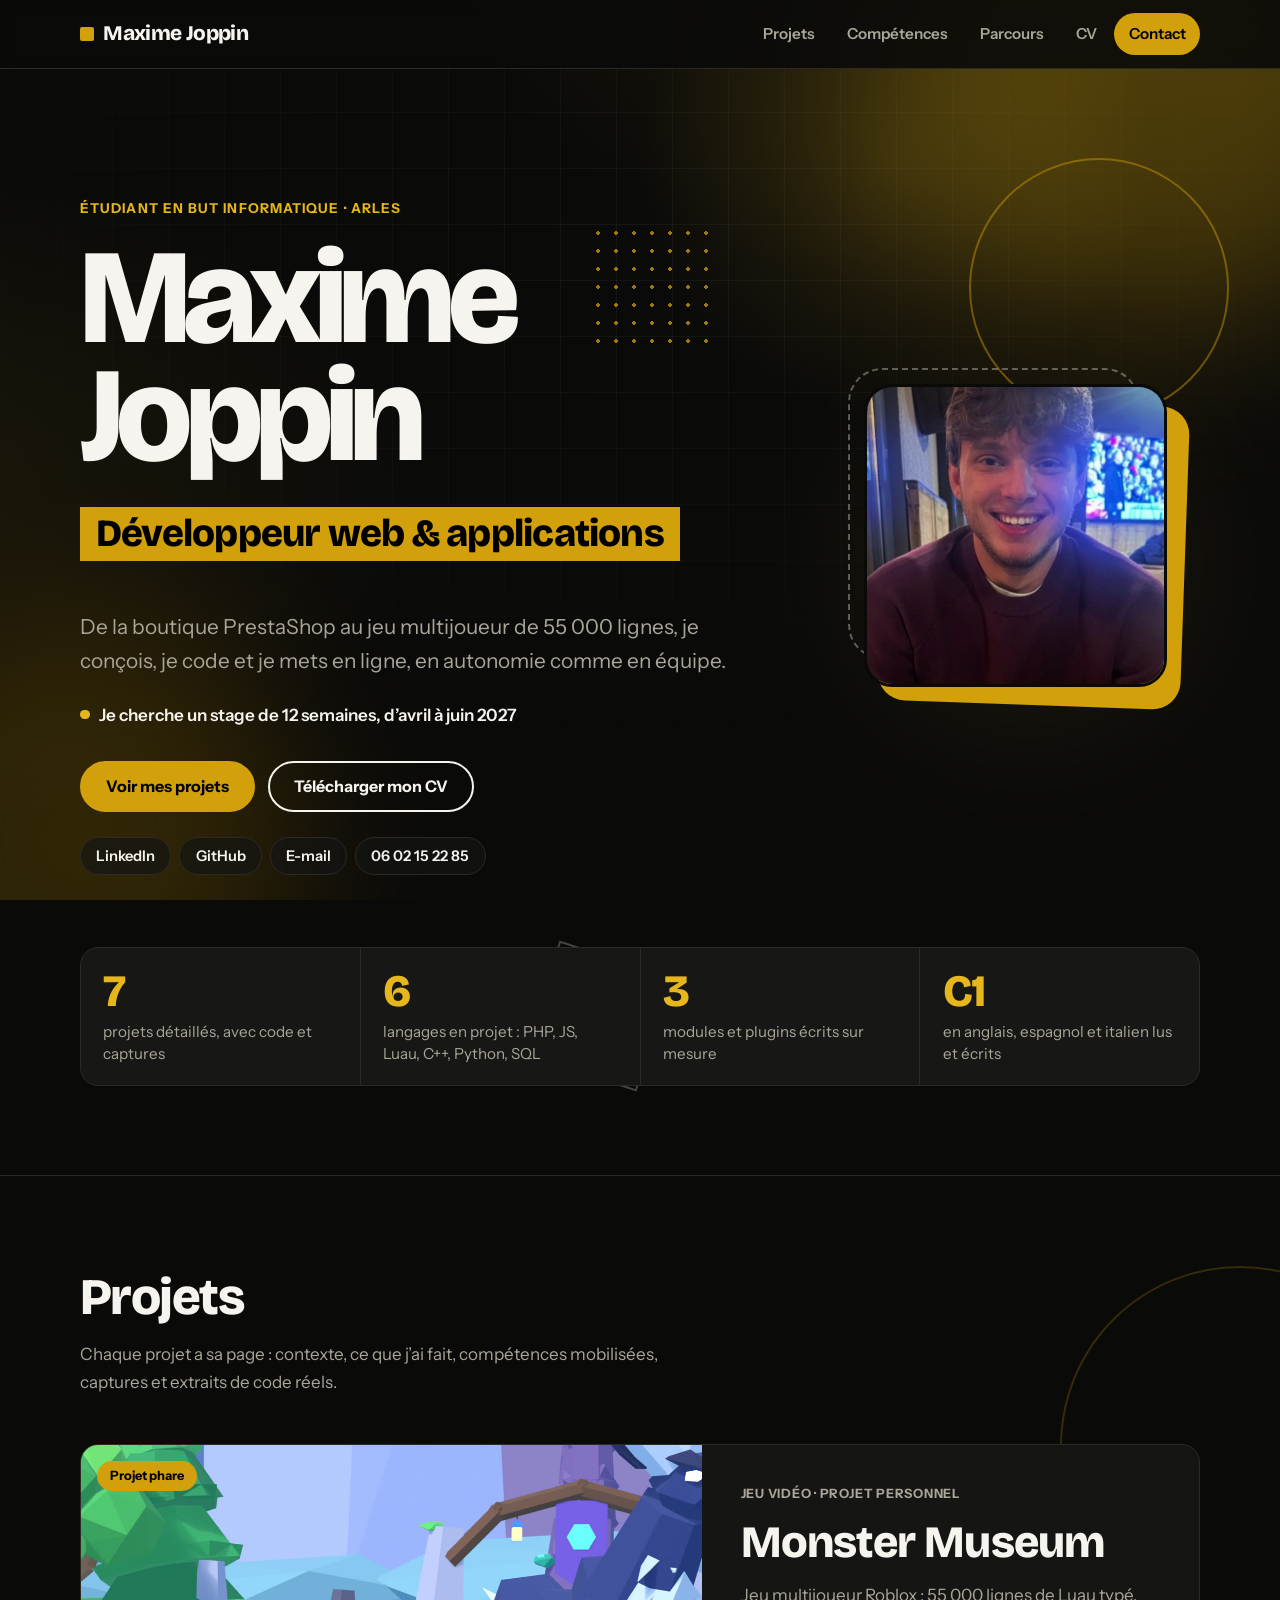
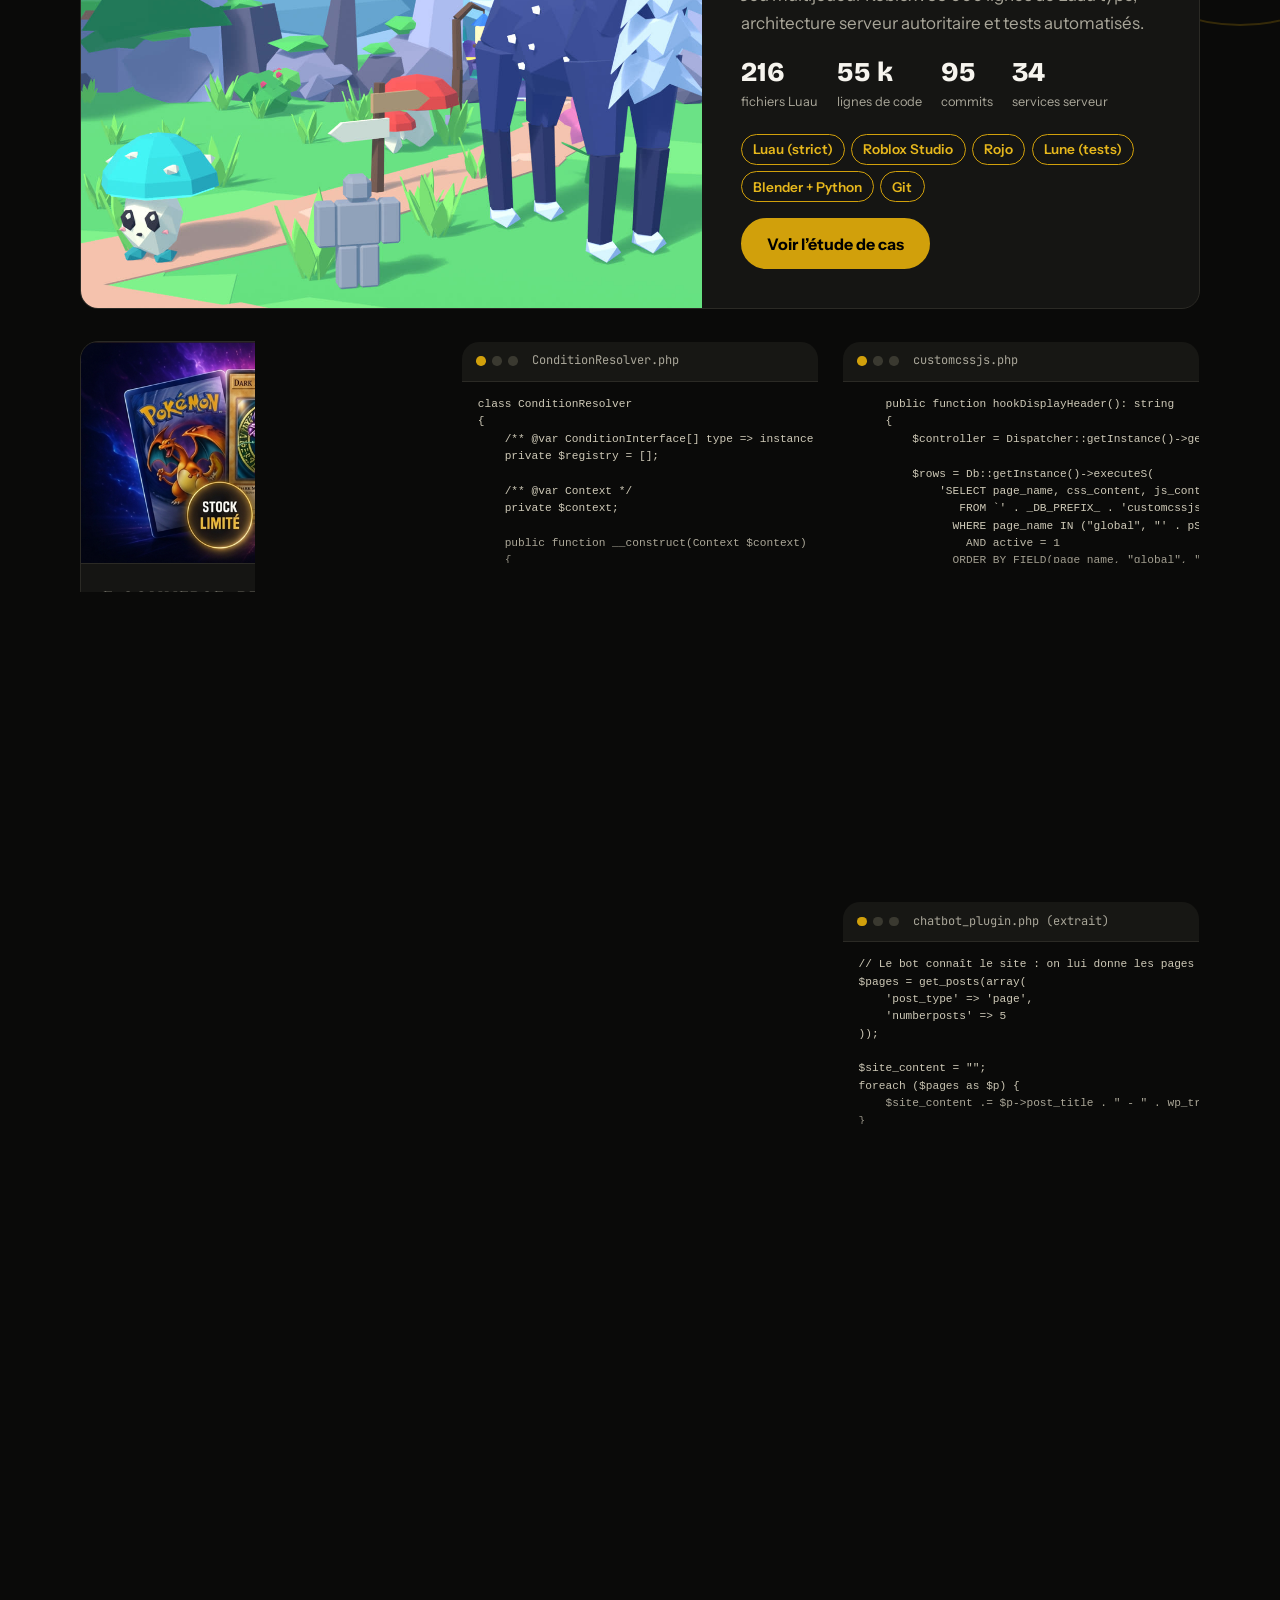
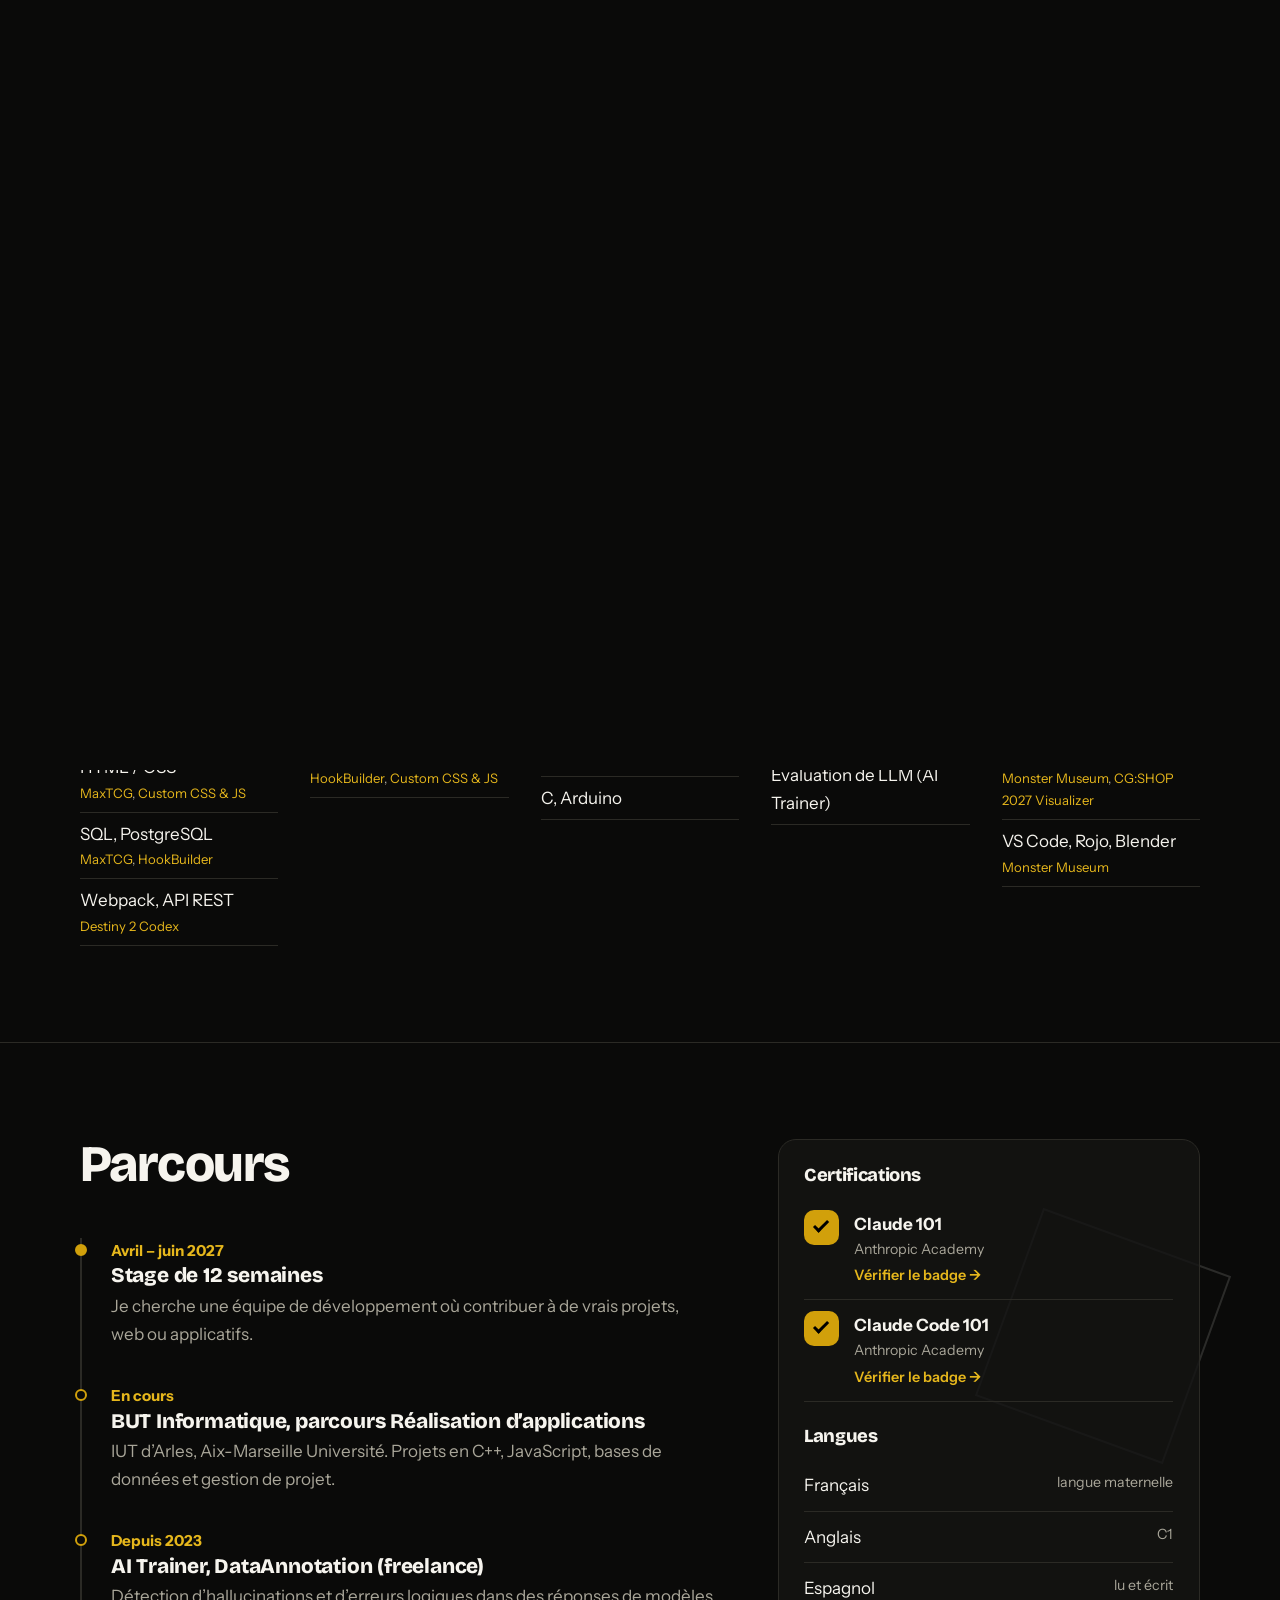
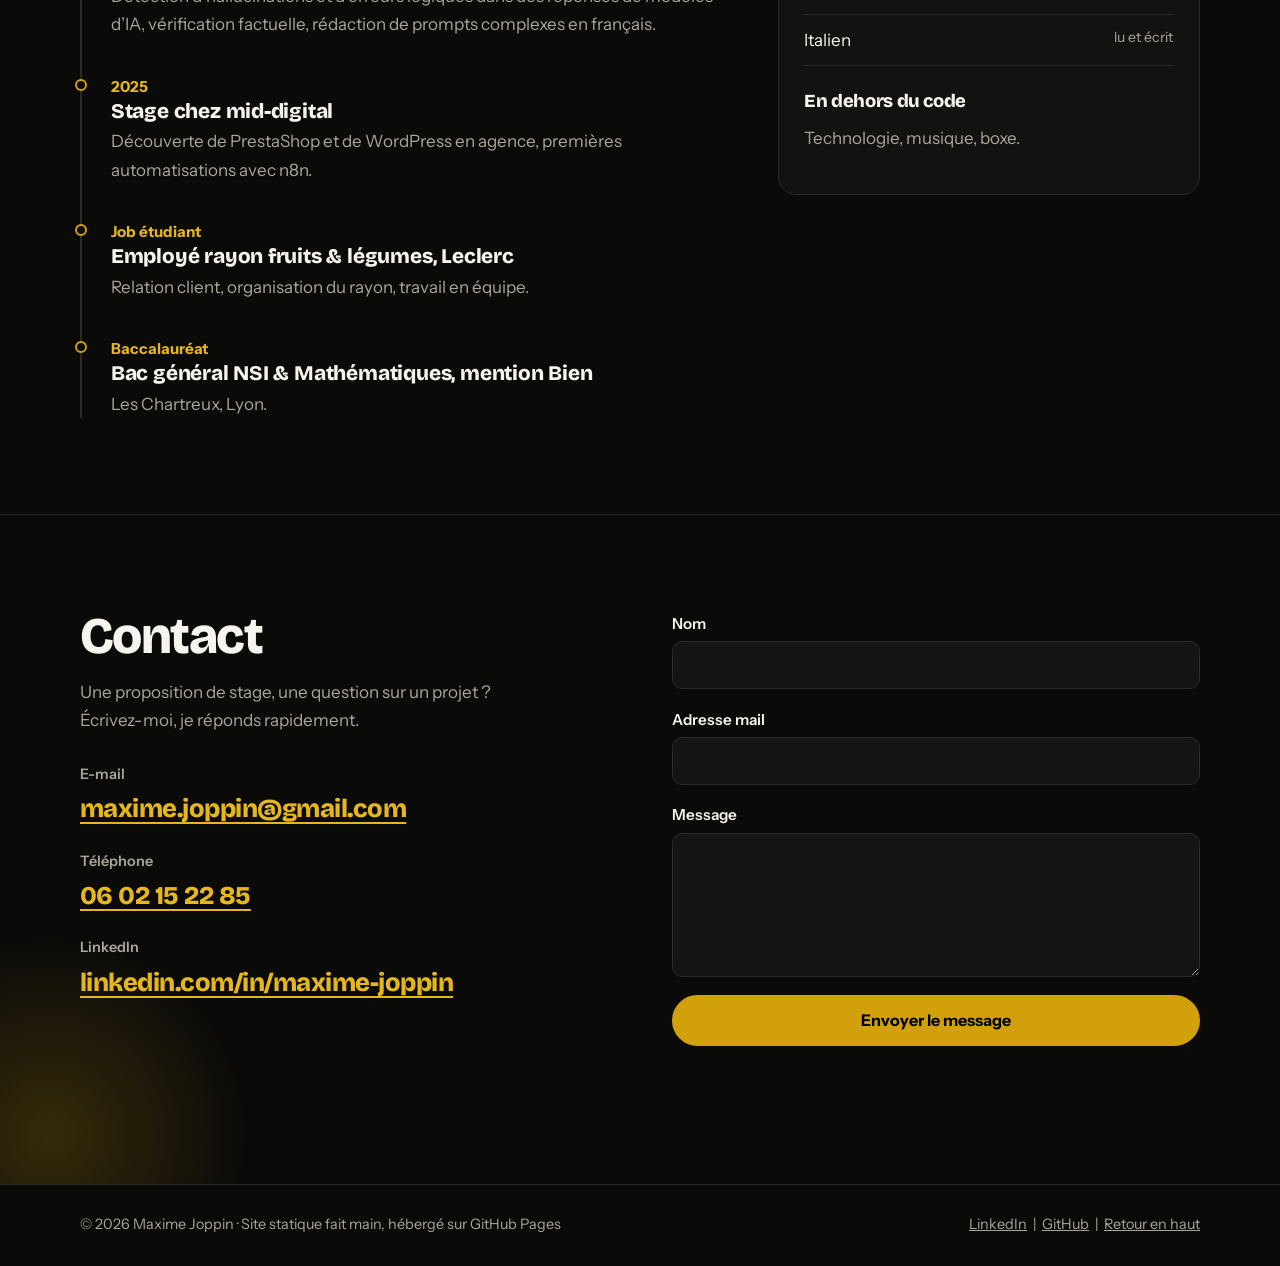
==== index.html @ d9863b75 "Portfolio : accueil, 7 études de cas, démos MaxTCG et CG:SHOP" ====
<!DOCTYPE html>
<html lang="fr">
<head>
  <meta charset="utf-8">
  <meta name="viewport" content="width=device-width, initial-scale=1">
  <title>Maxime Joppin – Développeur web &amp; applications</title>
  <meta name="description" content="Portfolio de Maxime Joppin, étudiant en BUT Informatique : jeu multijoueur Roblox, boutique et modules PrestaShop, outils C++, applications JavaScript. Recherche un stage d’avril à juin 2027.">
  <meta name="theme-color" content="#0a0a09">
  <meta property="og:title" content="Maxime Joppin – Développeur web &amp; applications">
  <meta property="og:description" content="Portfolio de Maxime Joppin, étudiant en BUT Informatique : jeu multijoueur Roblox, boutique et modules PrestaShop, outils C++, applications JavaScript. Recherche un stage d’avril à juin 2027.">
  <meta property="og:type" content="website">
  <meta property="og:image" content="assets/img/mm/hero.jpg">
  <link rel="icon" href="data:image/svg+xml,%3Csvg xmlns='http://www.w3.org/2000/svg' viewBox='0 0 32 32'%3E%3Crect width='32' height='32' rx='6' fill='%230a0a09'/%3E%3Crect x='8' y='8' width='16' height='16' rx='3' fill='%23d1a00b'/%3E%3C/svg%3E">
  <link rel="preconnect" href="https://fonts.googleapis.com">
  <link rel="preconnect" href="https://fonts.gstatic.com" crossorigin>
  <link rel="stylesheet" href="https://fonts.googleapis.com/css2?family=Bricolage+Grotesque:opsz,wght@12..96,700;12..96,800&family=Instrument+Sans:wght@400;600;700&family=JetBrains+Mono:wght@400;600&display=swap">
  <link rel="stylesheet" href="assets/style.css">
</head>
<body>
  <a class="skip" href="#contenu">Aller au contenu</a>
  <div class="bg" aria-hidden="true"><div class="grid"></div><i class="orb o1"></i><i class="orb o2"></i><i class="orb o3"></i><i class="spot"></i></div>
  <header class="site-header">
    <div class="wrap bar">
      <a class="logo" href="index.html#top">Maxime Joppin</a>
      <button class="nav-toggle" type="button" aria-expanded="false" aria-controls="nav">Menu</button>
      <nav class="nav" id="nav" aria-label="Navigation principale">
        <ul>
          <li><a href="index.html#projets">Projets</a></li>
          <li><a href="index.html#competences">Compétences</a></li>
          <li><a href="index.html#parcours">Parcours</a></li>
          <li><a href="assets/CV_Maxime_Joppin.pdf" target="_blank" rel="noopener">CV</a></li>
          <li><a class="cta" href="index.html#contact">Contact</a></li>
        </ul>
      </nav>
    </div>
  </header>

  <main id="contenu">
    <section class="hero" id="top">
      <div class="shapes" aria-hidden="true"><i class="ring"></i><i class="sq"></i><i class="dots"></i></div>
      <div class="wrap hero-grid">
        <div class="hero-text">
          <p class="eyebrow">Étudiant en BUT Informatique · Arles</p>
          <h1><span>Maxime</span><span>Joppin</span></h1>
          <p class="role">Développeur web &amp; applications</p>
          <p class="hero-lede">De la boutique PrestaShop au jeu multijoueur de 55 000 lignes, je conçois, je code et je mets en ligne, en autonomie comme en équipe.</p>
          <p class="status">Je cherche un stage de 12 semaines, d’avril à juin 2027</p>
          <div class="actions">
            <a class="btn" href="#projets">Voir mes projets</a>
            <a class="btn ghost" href="assets/CV_Maxime_Joppin.pdf" target="_blank" rel="noopener">Télécharger mon CV</a>
          </div>
          <ul class="pills" aria-label="Liens rapides">
            <li><a href="https://www.linkedin.com/in/maxime-joppin" target="_blank" rel="noopener">LinkedIn</a></li>
            <li><a href="https://github.com/MaximeJoppin" target="_blank" rel="noopener">GitHub</a></li>
            <li><a href="mailto:maxime.joppin@gmail.com">E-mail</a></li>
            <li><a href="tel:+33602152285">06 02 15 22 85</a></li>
          </ul>
        </div>
        <figure class="portrait">
          <img src="assets/img/maxime.jpg" width="400" height="400" alt="Portrait de Maxime Joppin">
        </figure>
      </div>
      <div class="wrap">
        <dl class="numbers">
          <div><dt>7</dt><dd>projets détaillés, avec code et captures</dd></div>
          <div><dt>6</dt><dd>langages en projet : PHP, JS, Luau, C++, Python, SQL</dd></div>
          <div><dt>3</dt><dd>modules et plugins écrits sur mesure</dd></div>
          <div><dt>C1</dt><dd>en anglais, espagnol et italien lus et écrits</dd></div>
        </dl>
      </div>
    </section>

    <section class="section" id="projets">
      <div class="wrap">
        <div class="section-head">
          <h2>Projets</h2>
          <p>Chaque projet a sa page : contexte, ce que j’ai fait, compétences mobilisées, captures et extraits de code réels.</p>
        </div>

        <article class="feature">
          <a class="feature-media" href="projets/monster-museum.html" aria-label="Étude de cas Monster Museum">
            <img src="assets/img/mm/hero.jpg" alt="Les monstres de Monster Museum dans la prairie" width="1600" height="900">
            <span class="badge">Projet phare</span>
          </a>
          <div class="feature-body">
            <p class="kicker">Jeu vidéo · Projet personnel</p>
            <h3><a href="projets/monster-museum.html">Monster Museum</a></h3>
            <p>Jeu multijoueur Roblox : 55 000 lignes de Luau typé, architecture serveur autoritaire et tests automatisés.</p>
            <dl class="stats"><div><dt>216</dt><dd>fichiers Luau</dd></div><div><dt>55 k</dt><dd>lignes de code</dd></div><div><dt>95</dt><dd>commits</dd></div><div><dt>34</dt><dd>services serveur</dd></div></dl>
            <ul class="stack"><li>Luau (strict)</li><li>Roblox Studio</li><li>Rojo</li><li>Lune (tests)</li><li>Blender + Python</li><li>Git</li></ul>
            <a class="btn" href="projets/monster-museum.html">Voir l’étude de cas</a>
          </div>
        </article>
        <div class="cards">
          <article class="card">
            <a class="card-link" href="projets/maxtcg.html">
              <div class="card-media"><img src="demos/maxtcg/images/hero-cards.png" alt="" loading="lazy"></div>
              <div class="card-body">
                <p class="kicker">E-commerce · Projet personnel</p>
                <h3>MaxTCG</h3>
                <p>Ma boutique e-commerce de cartes à collectionner sous PrestaShop, conçue et exploitée en autonomie.</p>
                <ul class="stack"><li>PrestaShop</li><li>PHP</li><li>SQL</li><li>HTML / CSS</li></ul>
                <span class="more">Étude de cas →</span>
              </div>
            </a>
          </article>
          <article class="card">
            <a class="card-link" href="projets/hookbuilder.html">
              <div class="card-media code-cover" aria-hidden="true"><div class="win"><i></i><i></i><i></i><span>ConditionResolver.php</span></div><pre>class ConditionResolver
{
    /** @var ConditionInterface[] type =&gt; instance */
    private $registry = [];

    /** @var Context */
    private $context;

    public function __construct(Context $context)
    {
        $this-&gt;context = $context;
        $this-&gt;registerDefaults();
    }
</pre></div>
              <div class="card-body">
                <p class="kicker">Module PrestaShop</p>
                <h3>HookBuilder</h3>
                <p>Module PrestaShop : un constructeur visuel de hooks, dans l’esprit d’Elementor.</p>
                <ul class="stack"><li>PHP</li><li>PrestaShop</li><li>Twig</li><li>JavaScript</li></ul>
                <span class="more">Étude de cas →</span>
              </div>
            </a>
          </article>
          <article class="card">
            <a class="card-link" href="projets/custom-css-js.html">
              <div class="card-media code-cover" aria-hidden="true"><div class="win"><i></i><i></i><i></i><span>customcssjs.php</span></div><pre>    public function hookDisplayHeader(): string
    {
        $controller = Dispatcher::getInstance()-&gt;getController();

        $rows = Db::getInstance()-&gt;executeS(
            'SELECT page_name, css_content, js_content
               FROM `' . _DB_PREFIX_ . 'customcssjs`
              WHERE page_name IN ("global", "' . pSQL($controller) . '")
                AND active = 1
              ORDER BY FIELD(page_name, "global", "' . pSQL($controller) . '") ASC'
        );

        $css = '';
        $js  = '';</pre></div>
              <div class="card-body">
                <p class="kicker">Module PrestaShop</p>
                <h3>Custom CSS &amp; JS</h3>
                <p>Module PrestaShop pour éditer le CSS et le JavaScript de chaque page depuis le back-office.</p>
                <ul class="stack"><li>PHP</li><li>PrestaShop</li><li>Smarty</li><li>SQL</li></ul>
                <span class="more">Étude de cas →</span>
              </div>
            </a>
          </article>
          <article class="card">
            <a class="card-link" href="projets/cgshop.html">
              <div class="card-media contain"><img src="demos/cgshop/instance.svg" alt="" loading="lazy"></div>
              <div class="card-body">
                <p class="kicker">Projet universitaire · Équipe de 5</p>
                <h3>CG:SHOP 2027 Visualizer</h3>
                <p>Outil C++ en ligne de commande qui transforme des données JSON de compétition en SVG et en site web.</p>
                <ul class="stack"><li>C++17</li><li>Make</li><li>JSON (nlohmann)</li><li>SVG</li></ul>
                <span class="more">Étude de cas →</span>
              </div>
            </a>
          </article>
          <article class="card">
            <a class="card-link" href="projets/destiny-codex.html">
              <div class="card-media contain"><img src="assets/img/destiny/diagramme_classe_codex.png" alt="" loading="lazy"></div>
              <div class="card-body">
                <p class="kicker">Projet universitaire · R3.01</p>
                <h3>Destiny 2 Codex</h3>
                <p>Application web client riche qui explore l’équipement de Destiny 2 via l’API officielle de Bungie.</p>
                <ul class="stack"><li>JavaScript ES6</li><li>POO</li><li>Webpack 5</li><li>API REST</li></ul>
                <span class="more">Étude de cas →</span>
              </div>
            </a>
          </article>
          <article class="card">
            <a class="card-link" href="projets/chatbot-wordpress.html">
              <div class="card-media code-cover" aria-hidden="true"><div class="win"><i></i><i></i><i></i><span>chatbot_plugin.php (extrait)</span></div><pre>// Le bot connaît le site : on lui donne les pages WordPress dans le prompt système
$pages = get_posts(array(
    'post_type' =&gt; 'page',
    'numberposts' =&gt; 5
));

$site_content = "";
foreach ($pages as $p) {
    $site_content .= $p-&gt;post_title . " - " . wp_trim_words($p-&gt;post_content, 20) . " - " . get_permalink($p) . "\n";
}

// Mémoire de conversation : l'historique envoyé par le widget est revalidé
$history = isset($_POST['history']) ? json_decode(stripslashes($_POST['history']), true) : [];
</pre></div>
              <div class="card-body">
                <p class="kicker">Plugin WordPress · IA</p>
                <h3>Chatbot IA WordPress</h3>
                <p>Plugin WordPress qui ajoute un assistant IA connecté à OpenAI et qui connaît le contenu du site.</p>
                <ul class="stack"><li>PHP</li><li>WordPress</li><li>JavaScript</li><li>AJAX</li></ul>
                <span class="more">Étude de cas →</span>
              </div>
            </a>
          </article>
        </div>

        <h3 class="sub">Autres réalisations</h3>
        <ul class="others">
          <li><h4>Automatisation n8n d’ordonnances</h4><p>Agent n8n qui lit des ordonnances scannées et range les informations extraites dans un tableur.</p><ul class="stack"><li>n8n</li><li>IA</li><li>Automatisation</li></ul></li>
          <li><h4>Station météo connectée</h4><p>Capteurs lus en temps réel sur Arduino.</p><ul class="stack"><li>C</li><li>Arduino</li></ul></li>
          <li><h4>Coffre-fort électronique</h4><p>Saisie de code et verrouillage sur Arduino.</p><ul class="stack"><li>C++</li><li>Arduino</li></ul></li>
          <li><h4>Simulateur de cryptage sonore</h4><p>Chiffrement d’un signal audio et traitement du signal.</p><ul class="stack"><li>Python</li></ul></li>
        </ul>
      </div>
    </section>

    <section class="section" id="competences">
      <div class="wrap">
        <div class="section-head">
          <h2>Compétences</h2>
          <p>Chaque compétence renvoie aux projets qui la démontrent.</p>
        </div>
        <div class="skills">
          <div>
            <h3>Développement web</h3>
            <ul><li><span>PHP</span><small><a href="projets/hookbuilder.html">HookBuilder</a>, <a href="projets/custom-css-js.html">Custom CSS &amp; JS</a>, <a href="projets/chatbot-wordpress.html">Chatbot IA WordPress</a></small></li><li><span>JavaScript ES6, POO</span><small><a href="projets/destiny-codex.html">Destiny 2 Codex</a>, <a href="projets/chatbot-wordpress.html">Chatbot IA WordPress</a></small></li><li><span>HTML / CSS</span><small><a href="projets/maxtcg.html">MaxTCG</a>, <a href="projets/custom-css-js.html">Custom CSS &amp; JS</a></small></li><li><span>SQL, PostgreSQL</span><small><a href="projets/maxtcg.html">MaxTCG</a>, <a href="projets/hookbuilder.html">HookBuilder</a></small></li><li><span>Webpack, API REST</span><small><a href="projets/destiny-codex.html">Destiny 2 Codex</a></small></li></ul>
          </div>
          <div>
            <h3>CMS &amp; e-commerce</h3>
            <ul><li><span>PrestaShop : modules, hooks, ORM</span><small><a href="projets/maxtcg.html">MaxTCG</a>, <a href="projets/hookbuilder.html">HookBuilder</a>, <a href="projets/custom-css-js.html">Custom CSS &amp; JS</a></small></li><li><span>WordPress : plugins</span><small><a href="projets/chatbot-wordpress.html">Chatbot IA WordPress</a></small></li><li><span>Twig, Smarty</span><small><a href="projets/hookbuilder.html">HookBuilder</a>, <a href="projets/custom-css-js.html">Custom CSS &amp; JS</a></small></li></ul>
          </div>
          <div>
            <h3>Logiciel &amp; jeu</h3>
            <ul><li><span>Luau typé, client / serveur</span><small><a href="projets/monster-museum.html">Monster Museum</a></small></li><li><span>C++17, Make, tests unitaires</span><small><a href="projets/cgshop.html">CG:SHOP 2027 Visualizer</a></small></li><li><span>Python (Blender, scripts)</span><small><a href="projets/monster-museum.html">Monster Museum</a></small></li><li><span>C, Arduino</span></li></ul>
          </div>
          <div>
            <h3>IA &amp; automatisation</h3>
            <ul><li><span>API OpenAI, prompt système</span><small><a href="projets/chatbot-wordpress.html">Chatbot IA WordPress</a></small></li><li><span>Claude Code, skills, MCP</span><small><a href="projets/monster-museum.html">Monster Museum</a></small></li><li><span>n8n</span></li><li><span>Évaluation de LLM (AI Trainer)</span></li></ul>
          </div>
          <div>
            <h3>Méthodes &amp; outils</h3>
            <ul><li><span>Git, GitLab, merge requests</span><small><a href="projets/cgshop.html">CG:SHOP 2027 Visualizer</a>, <a href="projets/monster-museum.html">Monster Museum</a></small></li><li><span>Scrum, RACI, risques</span><small><a href="projets/cgshop.html">CG:SHOP 2027 Visualizer</a></small></li><li><span>Tests et simulations</span><small><a href="projets/monster-museum.html">Monster Museum</a>, <a href="projets/cgshop.html">CG:SHOP 2027 Visualizer</a></small></li><li><span>VS Code, Rojo, Blender</span><small><a href="projets/monster-museum.html">Monster Museum</a></small></li></ul>
          </div>
        </div>
      </div>
    </section>

    <section class="section" id="parcours">
      <div class="wrap parcours-grid">
        <div>
          <div class="section-head"><h2>Parcours</h2></div>
          <ol class="timeline">
            <li class="next"><time>Avril – juin 2027</time><h3>Stage de 12 semaines</h3><p>Je cherche une équipe de développement où contribuer à de vrais projets, web ou applicatifs.</p></li>
            <li><time>En cours</time><h3>BUT Informatique, parcours Réalisation d’applications</h3><p>IUT d’Arles, Aix-Marseille Université. Projets en C++, JavaScript, bases de données et gestion de projet.</p></li>
            <li><time>Depuis 2023</time><h3>AI Trainer, DataAnnotation (freelance)</h3><p>Détection d’hallucinations et d’erreurs logiques dans des réponses de modèles d’IA, vérification factuelle, rédaction de prompts complexes en français.</p></li>
            <li><time>2025</time><h3>Stage chez mid-digital</h3><p>Découverte de PrestaShop et de WordPress en agence, premières automatisations avec n8n.</p></li>
            <li><time>Job étudiant</time><h3>Employé rayon fruits &amp; légumes, Leclerc</h3><p>Relation client, organisation du rayon, travail en équipe.</p></li>
            <li><time>Baccalauréat</time><h3>Bac général NSI &amp; Mathématiques, mention Bien</h3><p>Les Chartreux, Lyon.</p></li>
          </ol>
        </div>
        <aside class="certs">
          <h3>Certifications</h3>
          <ul>
            <li><span class="cert-mark" aria-hidden="true"></span><div><strong>Claude 101</strong><small>Anthropic Academy</small><a href="https://academy.claude.com/verify/e14d4684249121204f2a1fc172c44053" target="_blank" rel="noopener">Vérifier le badge →</a></div></li>
            <li><span class="cert-mark" aria-hidden="true"></span><div><strong>Claude Code 101</strong><small>Anthropic Academy</small><a href="https://academy.claude.com/verify/7b3ef1b1594f87de37dd5132a0dafc9d" target="_blank" rel="noopener">Vérifier le badge →</a></div></li>
          </ul>
          <h3>Langues</h3>
          <ul class="langs"><li>Français <small>langue maternelle</small></li><li>Anglais <small>C1</small></li><li>Espagnol <small>lu et écrit</small></li><li>Italien <small>lu et écrit</small></li></ul>
          <h3>En dehors du code</h3>
          <p class="mute">Technologie, musique, boxe.</p>
        </aside>
      </div>
    </section>

    <section class="section" id="contact">
      <div class="wrap contact-grid">
        <div>
          <h2>Contact</h2>
          <p class="contact-lede">Une proposition de stage, une question sur un projet ? Écrivez-moi, je réponds rapidement.</p>
          <ul class="contact-list">
            <li><span>E-mail</span><a href="mailto:maxime.joppin@gmail.com">maxime.joppin@gmail.com</a></li>
            <li><span>Téléphone</span><a href="tel:+33602152285">06 02 15 22 85</a></li>
            <li><span>LinkedIn</span><a href="https://www.linkedin.com/in/maxime-joppin" target="_blank" rel="noopener">linkedin.com/in/maxime-joppin</a></li>
          </ul>
        </div>
        <form class="form" data-mailto="maxime.joppin@gmail.com">
          <label>Nom<input name="Nom" type="text" autocomplete="name" required></label>
          <label>Adresse mail<input name="Adresse mail" type="email" autocomplete="email" required></label>
          <label>Message<textarea name="Message" required></textarea></label>
          <button class="btn" type="submit">Envoyer le message</button>
          <p class="form-status" role="status"></p>
        </form>
      </div>
    </section>
  </main>
  <footer class="site-footer">
    <div class="wrap">
      <span>© 2026 Maxime Joppin · Site statique fait main, hébergé sur GitHub Pages</span>
      <span><a href="https://www.linkedin.com/in/maxime-joppin" target="_blank" rel="noopener">LinkedIn</a> &nbsp;|&nbsp; <a href="https://github.com/MaximeJoppin" target="_blank" rel="noopener">GitHub</a> &nbsp;|&nbsp; <a href="#top">Retour en haut</a></span>
    </div>
  </footer>
  <script src="assets/main.js"></script>
</body>
</html>
---- assets/style.css ----
/* ==========================================================
   Portfolio personnel – Maxime Joppin
   Thème : fond noir, texte blanc, accent jaune foncé
   ========================================================== */

:root {
  --bg: #0a0a09;
  --panel: #151513;
  --line: #2b2a25;
  --white: #f6f4ee;
  --mute: #a9a699;
  --gold: #d1a00b;
  --gold-hi: #e6b71c;
  --font-display: "Bricolage Grotesque", "Helvetica Neue", Arial, sans-serif;
  --font-body: "Instrument Sans", "Helvetica Neue", Arial, sans-serif;
  --wrap: 1120px;
}

*, *::before, *::after { box-sizing: border-box; }
html { scroll-behavior: smooth; scroll-padding-top: 5rem; }
body {
  margin: 0; background: var(--bg); color: var(--white);
  font: 400 1.0625rem/1.65 var(--font-body);
  -webkit-font-smoothing: antialiased;
}
a { color: inherit; }
p { margin: 0 0 1rem; }
ul, ol { margin: 0; padding: 0; list-style: none; }

.wrap { width: min(var(--wrap), 100% - 2.5rem); margin-inline: auto; }
:focus-visible { outline: 3px solid var(--gold-hi); outline-offset: 3px; border-radius: 4px; }
.skip { position: absolute; left: -999px; top: 0; background: var(--gold); color: #000; padding: .6rem 1rem; z-index: 100; }
.skip:focus { left: 0; }

h1, h2, h3 { font-family: var(--font-display); font-weight: 800; letter-spacing: -.03em; line-height: 1; margin: 0; }
h2 { font-size: clamp(2rem, 4.4vw, 3.2rem); }
h3 { font-size: clamp(1.4rem, 2.4vw, 1.9rem); letter-spacing: -.02em; }

/* ---------- En-tête ---------- */
.site-header {
  position: sticky; top: 0; z-index: 50;
  background: rgba(10, 10, 9, .9); backdrop-filter: blur(8px);
  border-bottom: 1px solid var(--line);
}
.bar { display: flex; align-items: center; justify-content: space-between; min-height: 68px; gap: 1rem; }
.logo {
  font-family: var(--font-display); font-weight: 800; font-size: 1.3rem; letter-spacing: -.03em;
  text-decoration: none; display: flex; align-items: center; gap: .6rem;
}
.logo::before { content: ""; width: .85rem; height: .85rem; background: var(--gold); border-radius: 2px; }
.nav ul { display: flex; gap: .2rem; align-items: center; }
.nav a { display: block; padding: .5rem .9rem; border-radius: 999px; font-weight: 600; font-size: .95rem; text-decoration: none; color: var(--mute); }
.nav a:hover { color: var(--white); background: var(--panel); }
.nav .cta { background: var(--gold); color: #000; }
.nav .cta:hover { background: var(--gold-hi); color: #000; }
.nav-toggle { display: none; background: transparent; color: var(--white); border: 1.5px solid var(--line); border-radius: 999px; padding: .45rem 1rem; font: 600 .95rem var(--font-body); cursor: pointer; }

@media (max-width: 820px) {
  .nav-toggle { display: inline-block; }
  .nav { position: absolute; left: 0; right: 0; top: 100%; background: var(--bg); border-bottom: 1px solid var(--line); padding: .75rem 1.25rem 1.25rem; display: none; }
  .nav.open { display: block; }
  .nav ul { flex-direction: column; align-items: stretch; }
  .nav a { padding: .8rem 1rem; }
}

/* ---------- Héros ---------- */
.hero { padding: clamp(3.5rem, 10vw, 8rem) 0 clamp(3rem, 7vw, 6rem); }
.hero h1 {
  font-size: clamp(3.4rem, 12.5vw, 10rem); line-height: .88; letter-spacing: -.05em;
}
.hero h1 span { display: block; }
.role {
  display: inline-block; margin-top: clamp(1.2rem, 3vw, 2rem);
  background: var(--gold); color: #000;
  font-family: var(--font-display); font-weight: 800; letter-spacing: -.02em;
  font-size: clamp(1.4rem, 3.4vw, 2.4rem); line-height: 1;
  padding: .45rem 1rem .55rem; transform-origin: left center;
}
.hero-lede { max-width: 56ch; margin-top: 2rem; font-size: clamp(1.1rem, 1.7vw, 1.3rem); color: var(--mute); }
.status { display: flex; align-items: center; gap: .6rem; margin-top: 1.4rem; font-weight: 600; }
.status::before { content: ""; width: .6rem; height: .6rem; border-radius: 50%; background: var(--gold-hi); flex: none; }
.actions { display: flex; flex-wrap: wrap; gap: .8rem; margin-top: 2rem; }

.btn {
  display: inline-flex; align-items: center; justify-content: center;
  padding: .85rem 1.5rem; border-radius: 999px; border: 2px solid var(--gold);
  background: var(--gold); color: #000; font: 700 1rem var(--font-body);
  text-decoration: none; cursor: pointer; transition: background .15s, color .15s;
}
.btn:hover { background: var(--gold-hi); border-color: var(--gold-hi); }
.btn.ghost { background: transparent; color: var(--white); border-color: var(--white); }
.btn.ghost:hover { background: var(--white); color: #000; border-color: var(--white); }

/* Un seul moment animé : la bande jaune se déploie au chargement */
@media (prefers-reduced-motion: no-preference) {
  .role { animation: wipe .8s cubic-bezier(.2, .8, .2, 1) .15s both; }
}
@keyframes wipe { from { transform: scaleX(0); } to { transform: scaleX(1); } }

/* ---------- Sections ---------- */
.section { padding: clamp(3.5rem, 8vw, 6rem) 0; border-top: 1px solid var(--line); }
.section-head { margin-bottom: clamp(1.8rem, 4vw, 3rem); max-width: 40rem; }
.section-head p { color: var(--mute); margin: 1rem 0 0; }

/* Projets : une ligne par projet, la pile technique à droite */
.project {
  display: grid; grid-template-columns: minmax(0, 1.5fr) minmax(0, 1fr);
  gap: 1rem 3rem; padding: 1.9rem 0; border-top: 1px solid var(--line);
  transition: border-color .2s;
}
.project:last-child { border-bottom: 1px solid var(--line); }
.project:hover { border-top-color: var(--gold); }
.project h3 { margin-bottom: .6rem; }
.project p { color: var(--mute); margin: 0; max-width: 60ch; }
.project-side { display: flex; flex-direction: column; align-items: flex-start; gap: 1rem; }
.stack { display: flex; flex-wrap: wrap; gap: .4rem; }
.stack li { font-size: .85rem; font-weight: 600; padding: .2rem .7rem; border: 1px solid var(--gold); color: var(--gold-hi); border-radius: 999px; }
.project .link { font-weight: 700; color: var(--white); text-decoration-color: var(--gold); text-decoration-thickness: 2px; text-underline-offset: 4px; }
.project .link:hover { color: var(--gold-hi); }
.project .soon { color: var(--mute); font-size: .95rem; }
@media (max-width: 760px) { .project { grid-template-columns: 1fr; } }

/* Compétences */
.skills { display: grid; grid-template-columns: repeat(3, 1fr); gap: 2.5rem; }
.skills > div { border-top: 2px solid var(--gold); padding-top: 1.2rem; }
.skills h3 { font-size: 1.3rem; margin-bottom: 1rem; }
.skills li { padding: .45rem 0; border-bottom: 1px solid var(--line); }
.skills li small { color: var(--mute); font-size: .9rem; margin-left: .4rem; }
@media (max-width: 800px) { .skills { grid-template-columns: 1fr; gap: 2rem; } }

/* Parcours : vraie chronologie */
.timeline { border-left: 2px solid var(--line); padding-left: 1.8rem; display: grid; gap: 2.2rem; max-width: 46rem; }
.timeline li { position: relative; }
.timeline li::before {
  content: ""; position: absolute; left: calc(-1.8rem - 7px); top: .35rem;
  width: 12px; height: 12px; border-radius: 50%; background: var(--bg); border: 2px solid var(--gold);
}
.timeline li.next::before { background: var(--gold); }
.timeline time { display: block; color: var(--gold-hi); font-weight: 700; font-size: .95rem; margin-bottom: .2rem; }
.timeline h3 { font-size: 1.3rem; letter-spacing: -.01em; margin-bottom: .3rem; }
.timeline p { margin: 0; color: var(--mute); }

/* Contact */
.contact-grid { display: grid; grid-template-columns: 1fr 1fr; gap: clamp(2rem, 5vw, 5rem); align-items: start; }
@media (max-width: 820px) { .contact-grid { grid-template-columns: 1fr; } }
.mail { display: inline-block; margin-top: 1rem; font-family: var(--font-display); font-weight: 800; font-size: clamp(1.2rem, 2.6vw, 1.7rem); letter-spacing: -.02em; color: var(--gold-hi); }
.form { display: grid; gap: 1.1rem; }
.form label { display: grid; gap: .35rem; font-weight: 600; font-size: .95rem; }
.form input, .form textarea {
  font: 400 1rem var(--font-body); color: var(--white); background: var(--panel);
  border: 1.5px solid var(--line); border-radius: 10px; padding: .8rem .95rem; width: 100%;
}
.form input:focus, .form textarea:focus { border-color: var(--gold); outline: none; box-shadow: 0 0 0 3px rgba(209, 160, 11, .3); }
.form textarea { min-height: 9rem; resize: vertical; }
.form-status { margin: 0; min-height: 1.5rem; font-weight: 600; color: var(--gold-hi); }

/* ---------- Pied de page ---------- */
.site-footer { border-top: 1px solid var(--line); padding: 1.8rem 0; color: var(--mute); font-size: .9rem; }
.site-footer .wrap { display: flex; flex-wrap: wrap; justify-content: space-between; gap: .5rem 2rem; }
.site-footer a { color: var(--mute); }
.site-footer a:hover { color: var(--gold-hi); }

/* ==========================================================
   Itération 2 : fond animé, photo, coordonnées
   (bloc additif : surcharge les règles précédentes)
   ========================================================== */

/* Fond décoratif fixe, derrière tout le contenu */
.bg {
  position: fixed; inset: 0; z-index: -1; overflow: hidden; pointer-events: none;
  background:
    radial-gradient(1100px 640px at 88% -8%, rgba(209, 160, 11, .16), transparent 62%),
    radial-gradient(900px 560px at -8% 55%, rgba(209, 160, 11, .09), transparent 60%),
    var(--bg);
}
.bg .grid {
  position: absolute; inset: 0;
  background-image:
    linear-gradient(rgba(246, 244, 238, .05) 1px, transparent 1px),
    linear-gradient(90deg, rgba(246, 244, 238, .05) 1px, transparent 1px);
  background-size: 56px 56px;
  -webkit-mask-image: radial-gradient(ellipse 80% 70% at 50% 28%, #000 0%, transparent 78%);
          mask-image: radial-gradient(ellipse 80% 70% at 50% 28%, #000 0%, transparent 78%);
}
.orb { position: absolute; border-radius: 50%; filter: blur(80px); }
.o1 { width: 520px; height: 520px; background: #d1a00b; top: -180px; right: -140px; opacity: .26; }
.o2 { width: 440px; height: 440px; background: #7a5a00; bottom: -160px; left: -140px; opacity: .34; }
.o3 { width: 300px; height: 300px; background: #f0c43a; top: 46%; right: 8%; opacity: .09; }
.spot {
  position: absolute; left: 70%; top: 18%; width: 560px; height: 560px; border-radius: 50%;
  transform: translate(-50%, -50%);
  background: radial-gradient(circle, rgba(230, 183, 28, .15), transparent 65%);
}

@media (prefers-reduced-motion: no-preference) {
  .o1 { animation: drift1 22s ease-in-out infinite alternate; }
  .o2 { animation: drift2 26s ease-in-out infinite alternate; }
  .o3 { animation: drift1 30s ease-in-out infinite alternate-reverse; }
  .spot { transition: left .35s ease-out, top .35s ease-out; }
}
@keyframes drift1 { to { transform: translate(-90px, 70px) scale(1.12); } }
@keyframes drift2 { to { transform: translate(110px, -60px) scale(1.08); } }

/* Héros : nom + photo, formes géométriques */
.hero { position: relative; overflow: hidden; }
.hero-grid { display: grid; grid-template-columns: minmax(0, 1.3fr) minmax(0, .7fr); gap: clamp(2rem, 5vw, 4rem); align-items: center; }
.hero h1 { font-size: clamp(3.3rem, 10.5vw, 8.4rem); }
@media (max-width: 900px) { .hero-grid { grid-template-columns: 1fr; } }

.portrait { margin: 0; position: relative; width: min(360px, 78%); justify-self: center; }
.portrait::before {
  content: ""; position: absolute; inset: 0; border-radius: 28px;
  background: var(--gold); transform: translate(18px, 18px) rotate(2deg);
}
.portrait::after {
  content: ""; position: absolute; inset: -16px 28px 28px -16px; border-radius: 34px;
  border: 2px dashed rgba(246, 244, 238, .35); z-index: 0;
}
.portrait img {
  position: relative; z-index: 1; width: 100%; height: auto; aspect-ratio: 1; object-fit: cover;
  border-radius: 28px; border: 3px solid var(--bg); display: block;
}

.shapes i { position: absolute; display: block; pointer-events: none; }
.shapes .ring { width: 260px; height: 260px; border-radius: 50%; border: 2px solid rgba(209, 160, 11, .45); top: 8%; right: 4%; }
.shapes .sq { width: 120px; height: 120px; border: 2px solid rgba(246, 244, 238, .25); bottom: 9%; left: 42%; transform: rotate(18deg); }
.shapes .dots {
  width: 130px; height: 130px; top: 14%; left: 46%;
  background-image: radial-gradient(rgba(209, 160, 11, .75) 1.6px, transparent 1.7px);
  background-size: 18px 18px;
}
@media (prefers-reduced-motion: no-preference) {
  .shapes .ring { animation: float 9s ease-in-out infinite alternate; }
  .shapes .sq { animation: spin 40s linear infinite; }
}
@keyframes float { to { transform: translateY(26px); } }
@keyframes spin { to { transform: rotate(378deg); } }
@media (max-width: 900px) { .shapes .ring { width: 160px; height: 160px; top: 2%; right: -40px; } .shapes .sq, .shapes .dots { display: none; } }

.pills { display: flex; flex-wrap: wrap; gap: .5rem; margin-top: 1.6rem; }
.pills a {
  display: inline-block; padding: .35rem .95rem; border-radius: 999px; font-weight: 600; font-size: .92rem;
  text-decoration: none; color: var(--white); border: 1px solid var(--line); background: rgba(21, 21, 19, .7);
}
.pills a:hover { border-color: var(--gold); color: var(--gold-hi); }

/* Formes discrètes dans les sections */
.section { position: relative; overflow: hidden; }
.section > .wrap { position: relative; z-index: 1; }
.section::before { content: ""; position: absolute; pointer-events: none; z-index: 0; }
#projets::before { width: 360px; height: 360px; right: -140px; top: 90px; border: 2px solid rgba(209, 160, 11, .22); border-radius: 50%; }
#competences::before {
  width: 150px; height: 150px; right: 8%; top: 70px;
  background-image: radial-gradient(rgba(209, 160, 11, .6) 1.6px, transparent 1.7px); background-size: 18px 18px;
}
#parcours::before { width: 200px; height: 200px; right: 6%; top: 18%; border: 2px solid rgba(246, 244, 238, .14); transform: rotate(20deg); }
#contact::before { width: 420px; height: 420px; left: -160px; bottom: -160px; border-radius: 50%; background: radial-gradient(circle, rgba(209, 160, 11, .22), transparent 68%); }

.project { background: linear-gradient(90deg, rgba(10, 10, 9, .55), transparent); }

/* Contact */
.contact-lede { margin: 1rem 0 0; color: var(--mute); max-width: 40ch; }
.contact-list { margin-top: 1.8rem; display: grid; gap: 1.2rem; }
.contact-list li { display: grid; gap: .1rem; }
.contact-list span { color: var(--mute); font-size: .9rem; font-weight: 600; }
.contact-list a {
  font-family: var(--font-display); font-weight: 800; letter-spacing: -.02em;
  font-size: clamp(1.15rem, 2.4vw, 1.6rem); color: var(--gold-hi); text-decoration-thickness: 2px; text-underline-offset: 5px; overflow-wrap: anywhere;
}
.contact-list a:hover { color: var(--white); }

/* Photo un peu plus grande */
.portrait { width: min(420px, 82%); }

/* ==========================================================
   Itération 3 : portfolio complet (cartes projets, études de cas)
   ========================================================== */
:root { --font-mono: "JetBrains Mono", ui-monospace, Consolas, monospace; --radius: 18px; }
.eyebrow { color: var(--gold-hi); font-weight: 700; letter-spacing: .08em; text-transform: uppercase; font-size: .85rem; margin-bottom: 1.2rem; }
.kicker { color: var(--gold-hi); font-weight: 700; font-size: .8rem; letter-spacing: .06em; text-transform: uppercase; margin: 0 0 .5rem; }
.mute { color: var(--mute); }

/* Chiffres clés sous le héros */
.numbers { display: grid; grid-template-columns: repeat(4, 1fr); gap: 1px; margin: clamp(2.5rem, 6vw, 4.5rem) 0 0; background: var(--line); border: 1px solid var(--line); border-radius: var(--radius); overflow: hidden; }
.numbers div { background: rgba(21, 21, 19, .85); padding: 1.3rem 1.4rem; }
.numbers dt { font-family: var(--font-display); font-weight: 800; font-size: clamp(2rem, 4vw, 2.8rem); color: var(--gold-hi); line-height: 1; letter-spacing: -.03em; }
.numbers dd { margin: .5rem 0 0; color: var(--mute); font-size: .95rem; line-height: 1.4; }
@media (max-width: 760px) { .numbers { grid-template-columns: 1fr 1fr; } }

/* Projet phare */
.feature { display: grid; grid-template-columns: minmax(0, 1.25fr) minmax(0, 1fr); border: 1px solid var(--line); border-radius: var(--radius); overflow: hidden; background: var(--panel); margin-bottom: 2rem; transition: border-color .2s; }
.feature:hover { border-color: var(--gold); }
.feature-media { position: relative; display: block; overflow: hidden; min-height: 100%; }
.feature-media img { width: 100%; height: 100%; object-fit: cover; display: block; transition: transform .6s cubic-bezier(.2, .8, .2, 1); }
.feature:hover .feature-media img { transform: scale(1.03); }
.badge { position: absolute; top: 1rem; left: 1rem; background: var(--gold); color: #000; font-weight: 700; font-size: .8rem; padding: .3rem .8rem; border-radius: 999px; }
.feature-body { padding: clamp(1.5rem, 3vw, 2.5rem); display: flex; flex-direction: column; gap: 1rem; align-items: flex-start; }
.feature-body h3 { font-size: clamp(2rem, 3.6vw, 2.8rem); }
.feature-body h3 a { text-decoration: none; }
.feature-body p { color: var(--mute); margin: 0; }
.stats { display: grid; grid-template-columns: repeat(4, auto); gap: 1.2rem; margin: .4rem 0; }
.stats dt { font-family: var(--font-display); font-weight: 800; font-size: 1.7rem; color: var(--white); line-height: 1; }
.stats dd { margin: .25rem 0 0; color: var(--mute); font-size: .8rem; }
.stats.big { grid-template-columns: repeat(4, 1fr); margin-top: 1.6rem; padding-top: 1.4rem; border-top: 1px solid var(--line); }
.stats.big dt { font-size: clamp(1.8rem, 3.5vw, 2.6rem); color: var(--gold-hi); }
@media (max-width: 900px) { .feature { grid-template-columns: 1fr; } .feature-media { aspect-ratio: 16 / 9; } }
@media (max-width: 520px) { .stats, .stats.big { grid-template-columns: 1fr 1fr; } }

/* Grille de cartes */
.cards { display: grid; grid-template-columns: repeat(3, 1fr); gap: 1.4rem; }
@media (max-width: 1000px) { .cards { grid-template-columns: repeat(2, 1fr); } }
@media (max-width: 640px) { .cards { grid-template-columns: 1fr; } }
.card { border: 1px solid var(--line); border-radius: var(--radius); background: var(--panel); overflow: hidden; transition: border-color .2s, transform .25s; }
.card:hover { border-color: var(--gold); transform: translateY(-4px); }
.card-link { display: flex; flex-direction: column; height: 100%; text-decoration: none; }
.card-media { aspect-ratio: 16 / 10; overflow: hidden; background: #0f0f0d; border-bottom: 1px solid var(--line); }
.card-media img { width: 100%; height: 100%; object-fit: cover; display: block; transition: transform .5s; }
.card-media.contain img { object-fit: contain; padding: 1rem; background: #f6f4ee; }
.card:hover .card-media img { transform: scale(1.04); }
.card-body { padding: 1.3rem 1.4rem 1.5rem; display: flex; flex-direction: column; gap: .7rem; flex: 1; }
.card-body h3 { font-size: 1.5rem; }
.card-body p { color: var(--mute); margin: 0; font-size: .98rem; }
.card .stack { margin-top: auto; }
.card .more { font-weight: 700; color: var(--white); text-decoration: underline; text-decoration-color: var(--gold); text-decoration-thickness: 2px; text-underline-offset: 4px; }
.card:hover .more { color: var(--gold-hi); }

/* Fenêtre de code utilisée comme visuel */
.code-cover { position: relative; background: #11110f; font-family: var(--font-mono); }
.code-cover .win { display: flex; align-items: center; gap: .4rem; padding: .6rem .9rem; border-bottom: 1px solid var(--line); background: #171714; }
.code-cover .win i { width: .6rem; height: .6rem; border-radius: 50%; background: #3a3930; }
.code-cover .win i:first-child { background: var(--gold); }
.code-cover .win span { margin-left: .5rem; color: var(--mute); font-size: .75rem; }
.code-cover pre { margin: 0; padding: .9rem 1rem; font-size: .7rem; line-height: 1.55; color: #cfcab8; white-space: pre; overflow: hidden;
  -webkit-mask-image: linear-gradient(#000 55%, transparent); mask-image: linear-gradient(#000 55%, transparent); }

/* Autres réalisations */
.sub { font-size: 1.5rem; margin: 3.5rem 0 1.2rem; }
.others { display: grid; grid-template-columns: repeat(auto-fill, minmax(230px, 1fr)); gap: 1.4rem; }
.others > li { border-top: 2px solid var(--gold); padding: 1rem 0 0; display: flex; flex-direction: column; gap: .5rem; }
.others h4 { margin: 0; font-size: 1.05rem; }
.others p { margin: 0; color: var(--mute); font-size: .92rem; }
.others .stack li { font-size: .75rem; }

/* Compétences avec preuves */
.skills { grid-template-columns: repeat(auto-fit, minmax(190px, 1fr)); gap: 2rem; }
.numbers { position: relative; z-index: 1; }
.skills li { display: flex; flex-direction: column; gap: .1rem; }
.skills li small { margin-left: 0; font-size: .82rem; }
.skills li small a { color: var(--gold-hi); text-decoration: none; }
.skills li small a:hover { text-decoration: underline; }

/* Parcours + certifications */
.parcours-grid { display: grid; grid-template-columns: minmax(0, 1.5fr) minmax(0, 1fr); gap: clamp(2rem, 5vw, 5rem); }
@media (max-width: 900px) { .parcours-grid { grid-template-columns: 1fr; } }
.certs { border: 1px solid var(--line); border-radius: var(--radius); padding: 1.6rem; background: rgba(21, 21, 19, .8); align-self: start; }
.certs h3 { font-size: 1.15rem; margin: 1.6rem 0 .9rem; }
.certs h3:first-child { margin-top: 0; }
.certs li { display: flex; gap: .9rem; align-items: flex-start; padding: .7rem 0; border-bottom: 1px solid var(--line); }
.certs li div { display: grid; }
.certs small { color: var(--mute); }
.certs a { color: var(--gold-hi); font-weight: 600; font-size: .9rem; text-decoration: none; margin-top: .2rem; }
.certs a:hover { text-decoration: underline; }
.cert-mark { flex: none; width: 2.2rem; height: 2.2rem; border-radius: 10px; background: var(--gold); position: relative; }
.cert-mark::after { content: ""; position: absolute; left: .78rem; top: .45rem; width: .5rem; height: .95rem; border: solid #000; border-width: 0 3px 3px 0; transform: rotate(45deg); }
.langs li { display: flex; justify-content: space-between; }

/* ---------- Étude de cas ---------- */
.case { padding: 2rem 0 4rem; }
.crumbs a { color: var(--mute); text-decoration: none; font-weight: 600; }
.crumbs a:hover { color: var(--gold-hi); }
.cs-head { padding: clamp(2rem, 5vw, 3.5rem) 0 2rem; max-width: 52rem; }
.cs-head h1 { font-size: clamp(2.8rem, 8vw, 6rem); letter-spacing: -.045em; line-height: .92; }
.cs-tagline { font-size: clamp(1.1rem, 1.8vw, 1.35rem); color: var(--mute); margin: 1.3rem 0 0; }
.cs-links { display: flex; flex-wrap: wrap; gap: .7rem; margin-top: 1.6rem; }
.cs-cover { margin: 0 0 clamp(2rem, 5vw, 3.5rem); border-radius: var(--radius); overflow: hidden; border: 1px solid var(--line); max-height: 560px; }
.cs-cover img { width: 100%; height: 100%; max-height: 560px; object-fit: cover; display: block; }
.cs-cover.contain { background: #f6f4ee; }
.cs-cover.contain img { object-fit: contain; padding: 1.5rem; }
.cs-cover.code-cover pre { font-size: .82rem; max-height: 380px; }
.cs-grid { display: grid; grid-template-columns: 290px minmax(0, 1fr); gap: clamp(2rem, 5vw, 4.5rem); align-items: start; }
@media (max-width: 900px) { .cs-grid { grid-template-columns: 1fr; } }
.cs-side { position: sticky; top: 6rem; display: grid; gap: 1rem; }
@media (max-width: 900px) { .cs-side { position: static; } }
.cs-side h3 { font-size: 1rem; letter-spacing: 0; margin-top: .6rem; }
.meta { margin: 0; display: grid; gap: .9rem; padding-bottom: 1.2rem; border-bottom: 1px solid var(--line); }
.meta dt { color: var(--mute); font-size: .8rem; font-weight: 700; text-transform: uppercase; letter-spacing: .06em; }
.meta dd { margin: .15rem 0 0; font-weight: 600; }
.but { display: grid; gap: .45rem; }
.but li { font-size: .88rem; color: var(--mute); display: flex; gap: .55rem; align-items: baseline; }
.but b { flex: none; color: #000; background: var(--gold); border-radius: 6px; padding: 0 .4rem; font-size: .75rem; }
.cs-block { padding: 0 0 2.6rem; }
.cs-block h2 { font-size: clamp(1.5rem, 2.6vw, 2rem); margin-bottom: 1rem; }
.cs-block p, .cs-block li { color: #d8d5ca; }
.cs-block.lead p { font-size: 1.18rem; color: var(--white); }
.cs-block ul { display: grid; gap: .7rem; }
.cs-block ul li { padding-left: 1.4rem; position: relative; }
.cs-block ul li::before { content: ""; position: absolute; left: 0; top: .62em; width: .55rem; height: .55rem; background: var(--gold); border-radius: 2px; }
.cs-block a { color: var(--gold-hi); }
.cs-block code { font-family: var(--font-mono); font-size: .88em; background: #1d1d1a; border: 1px solid var(--line); padding: .05rem .35rem; border-radius: 5px; }

.gallery { display: grid; grid-template-columns: repeat(auto-fill, minmax(240px, 1fr)); gap: 1rem; }
.gallery figure { margin: 0; }
.gallery figcaption { color: var(--mute); font-size: .85rem; margin-top: .45rem; }
.zoom { display: block; width: 100%; padding: 0; border: 1px solid var(--line); border-radius: 12px; overflow: hidden; cursor: zoom-in; background: #11110f; aspect-ratio: 4 / 3; }
.zoom img { width: 100%; height: 100%; object-fit: cover; display: block; transition: transform .4s; }
.zoom:hover { border-color: var(--gold); }
.zoom:hover img { transform: scale(1.04); }

.video { margin: 0; display: grid; grid-template-columns: minmax(0, 300px) 1fr; gap: 1.5rem; align-items: end; }
.video video { width: 100%; border-radius: 14px; border: 1px solid var(--line); background: #000; }
.video figcaption { color: var(--mute); }
@media (max-width: 600px) { .video { grid-template-columns: 1fr; } }

.code { margin: 0 0 1.6rem; border: 1px solid var(--line); border-radius: 14px; overflow: hidden; background: #1d1f21; }
.code figcaption { display: grid; gap: .2rem; padding: .8rem 1rem; background: #151513; border-bottom: 1px solid var(--line); }
.code .path { font-family: var(--font-mono); font-size: .82rem; color: var(--gold-hi); }
.code .note { color: var(--mute); font-size: .9rem; }
.code pre { margin: 0; max-height: 460px; overflow: auto; }
.code pre code { font-family: var(--font-mono); font-size: .82rem; line-height: 1.6; padding: 1rem 1.2rem !important; display: block; }

.cs-nav { display: grid; grid-template-columns: 1fr 1fr; gap: 1rem; margin-top: 2rem; padding-top: 2rem; border-top: 1px solid var(--line); }
.cs-nav a { display: grid; gap: .3rem; padding: 1.2rem 1.4rem; border: 1px solid var(--line); border-radius: 14px; text-decoration: none; font-family: var(--font-display); font-weight: 800; font-size: 1.4rem; letter-spacing: -.02em; background: var(--panel); }
.cs-nav a:last-child { text-align: right; }
.cs-nav a:hover { border-color: var(--gold); color: var(--gold-hi); }
.cs-nav small { font-family: var(--font-body); font-weight: 600; font-size: .85rem; color: var(--mute); letter-spacing: 0; }

.lightbox { position: fixed; inset: 0; z-index: 200; background: rgba(5, 5, 4, .94); display: grid; place-items: center; align-content: center; padding: 2rem; }
.lightbox[hidden] { display: none; }
.lightbox img { max-width: 100%; max-height: 82vh; border-radius: 10px; }
.lightbox p { color: var(--mute); margin: 1rem 0 0; text-align: center; }
.lb-close { position: absolute; top: 1rem; right: 1.2rem; background: none; border: 0; color: var(--white); font-size: 2.4rem; cursor: pointer; line-height: 1; }

/* Apparition douce au défilement */
@media (prefers-reduced-motion: no-preference) {
  .reveal { opacity: 0; transform: translateY(18px); transition: opacity .6s ease, transform .6s cubic-bezier(.2, .8, .2, 1); }
  .reveal.in { opacity: 1; transform: none; }
  .card.reveal.in:hover { transform: translateY(-4px); }
}
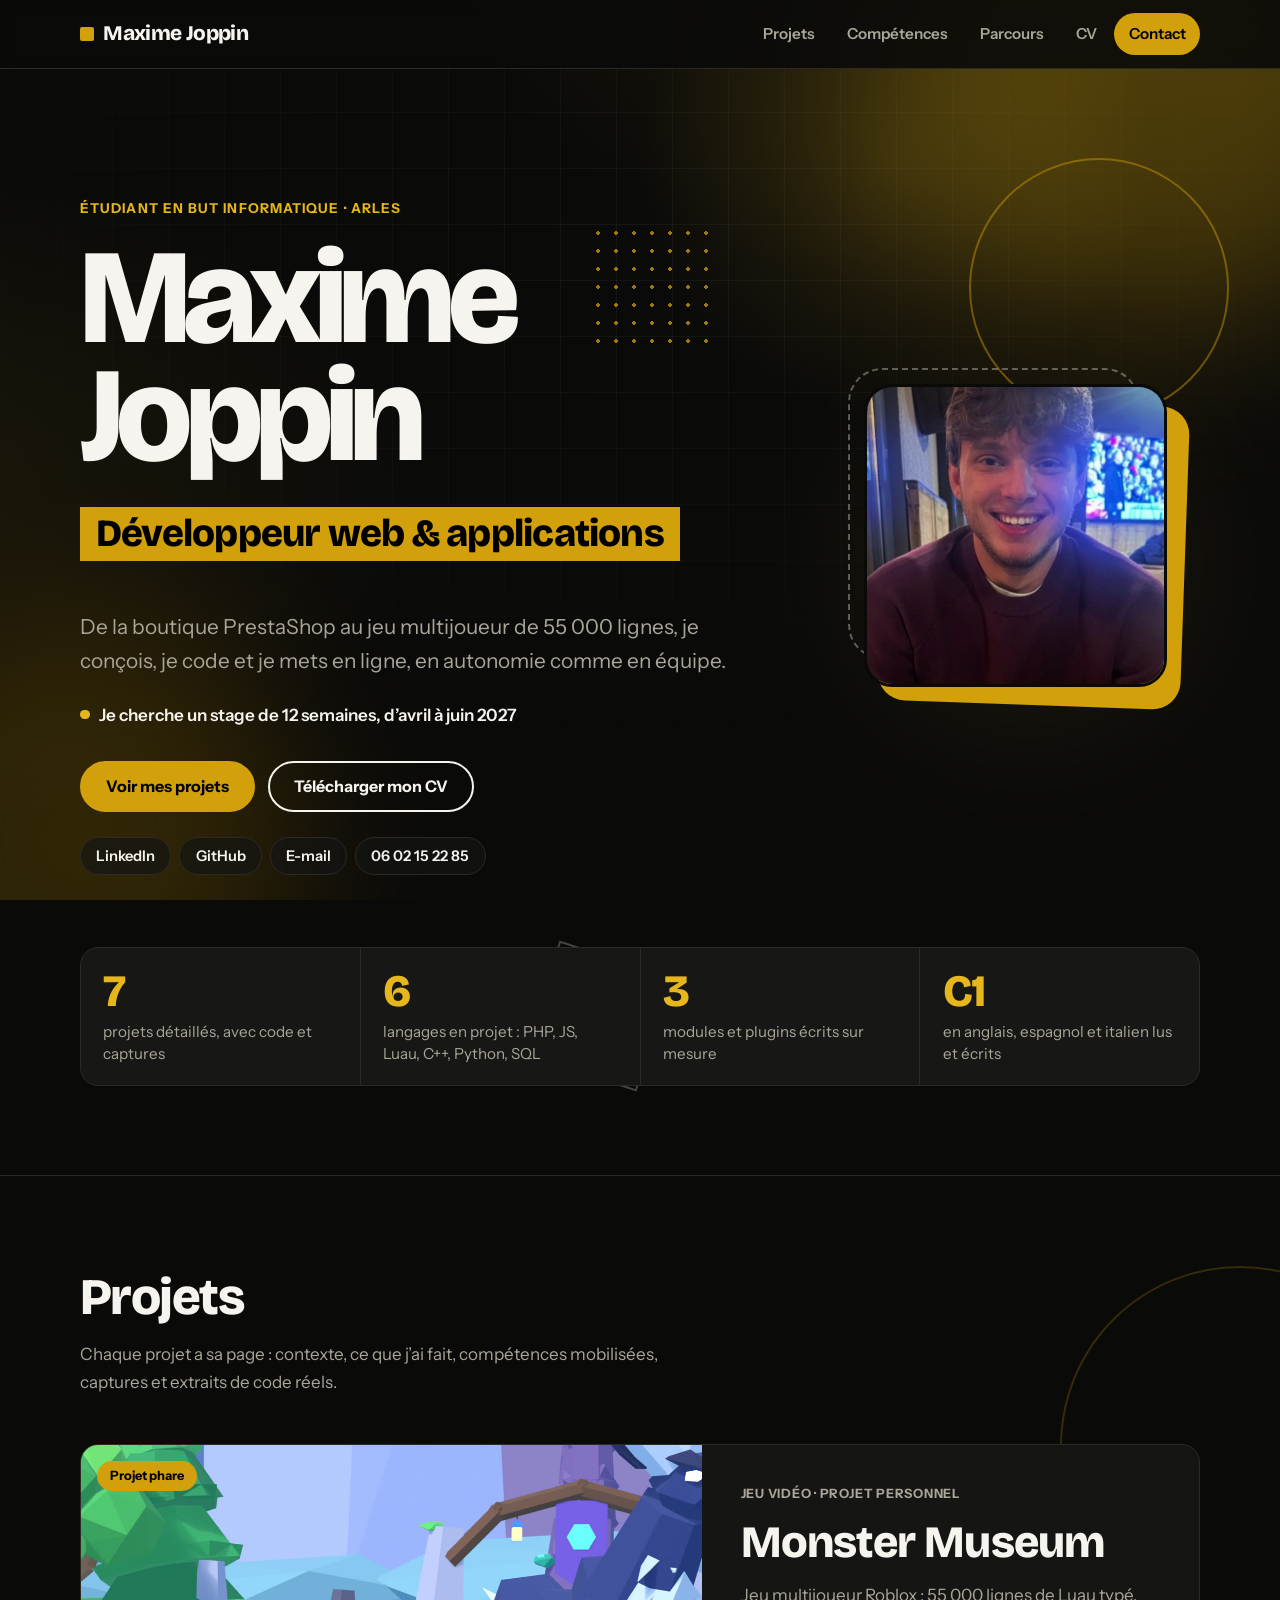
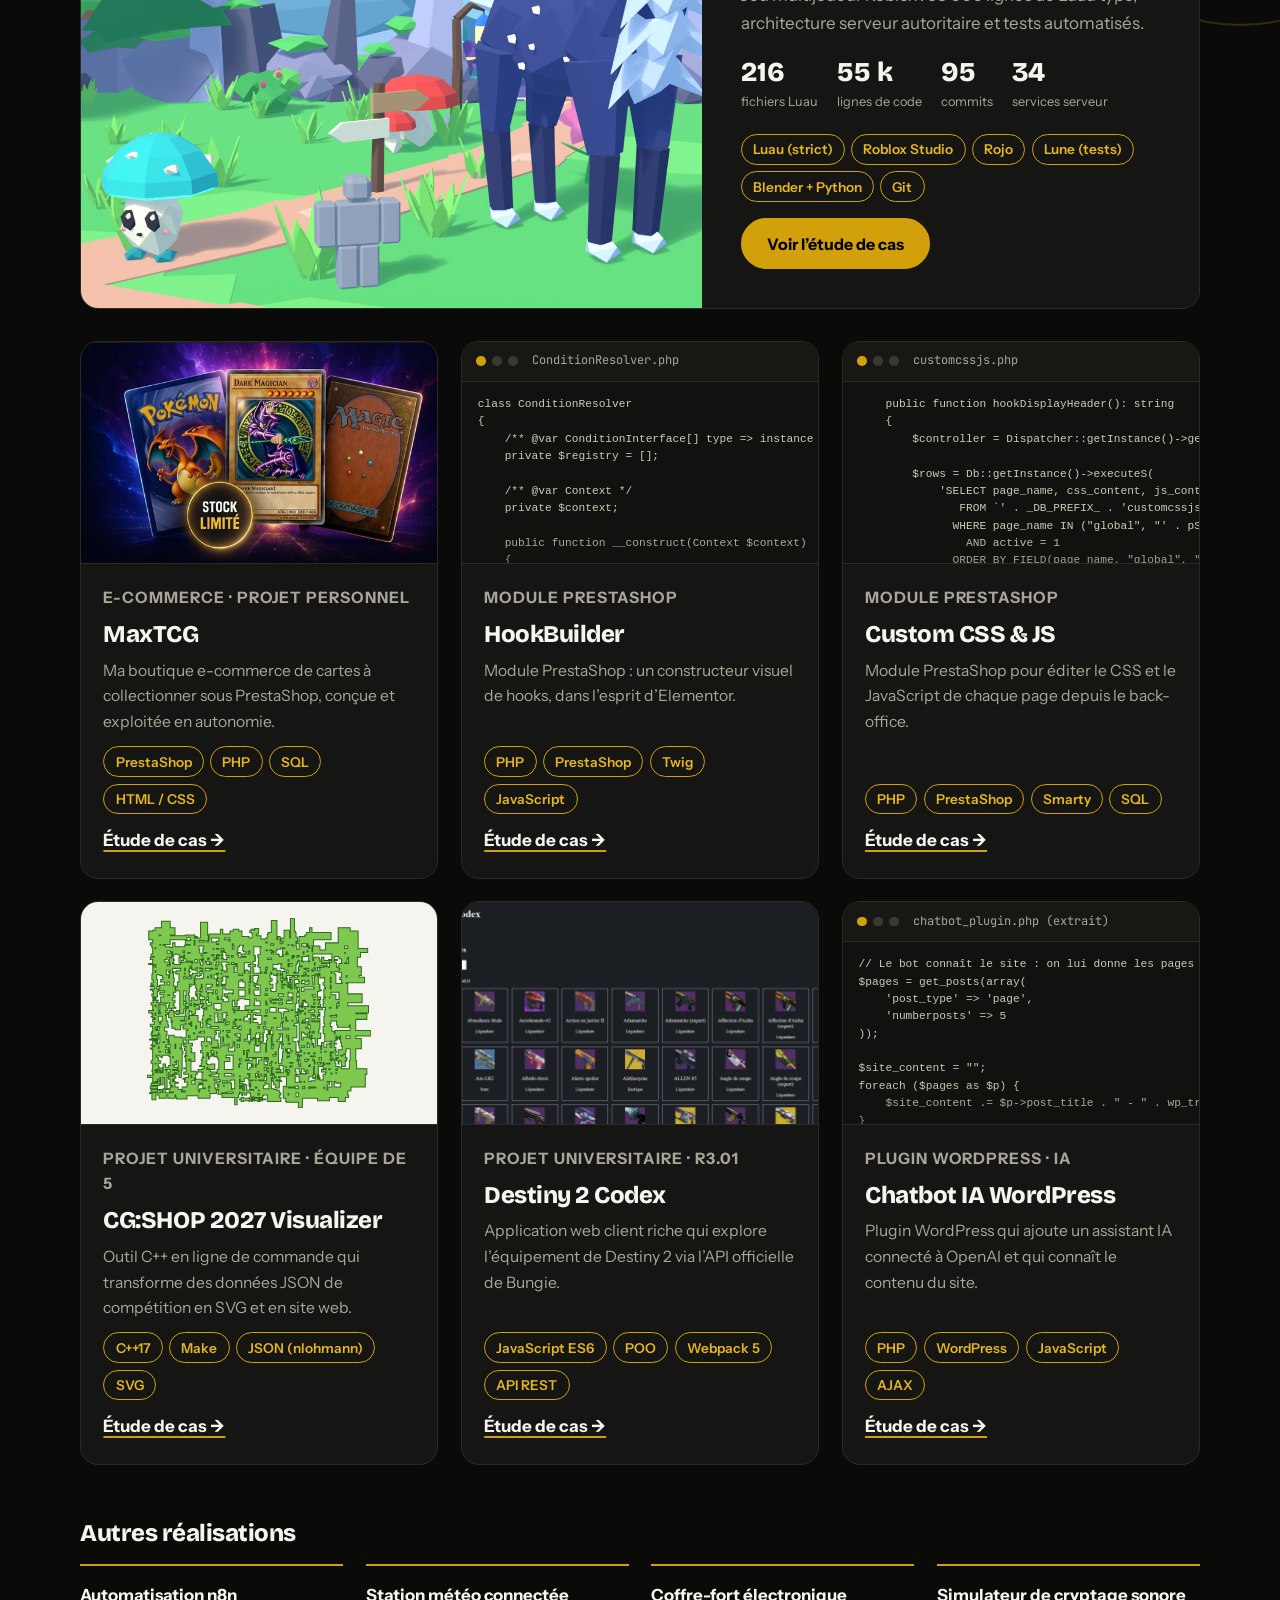
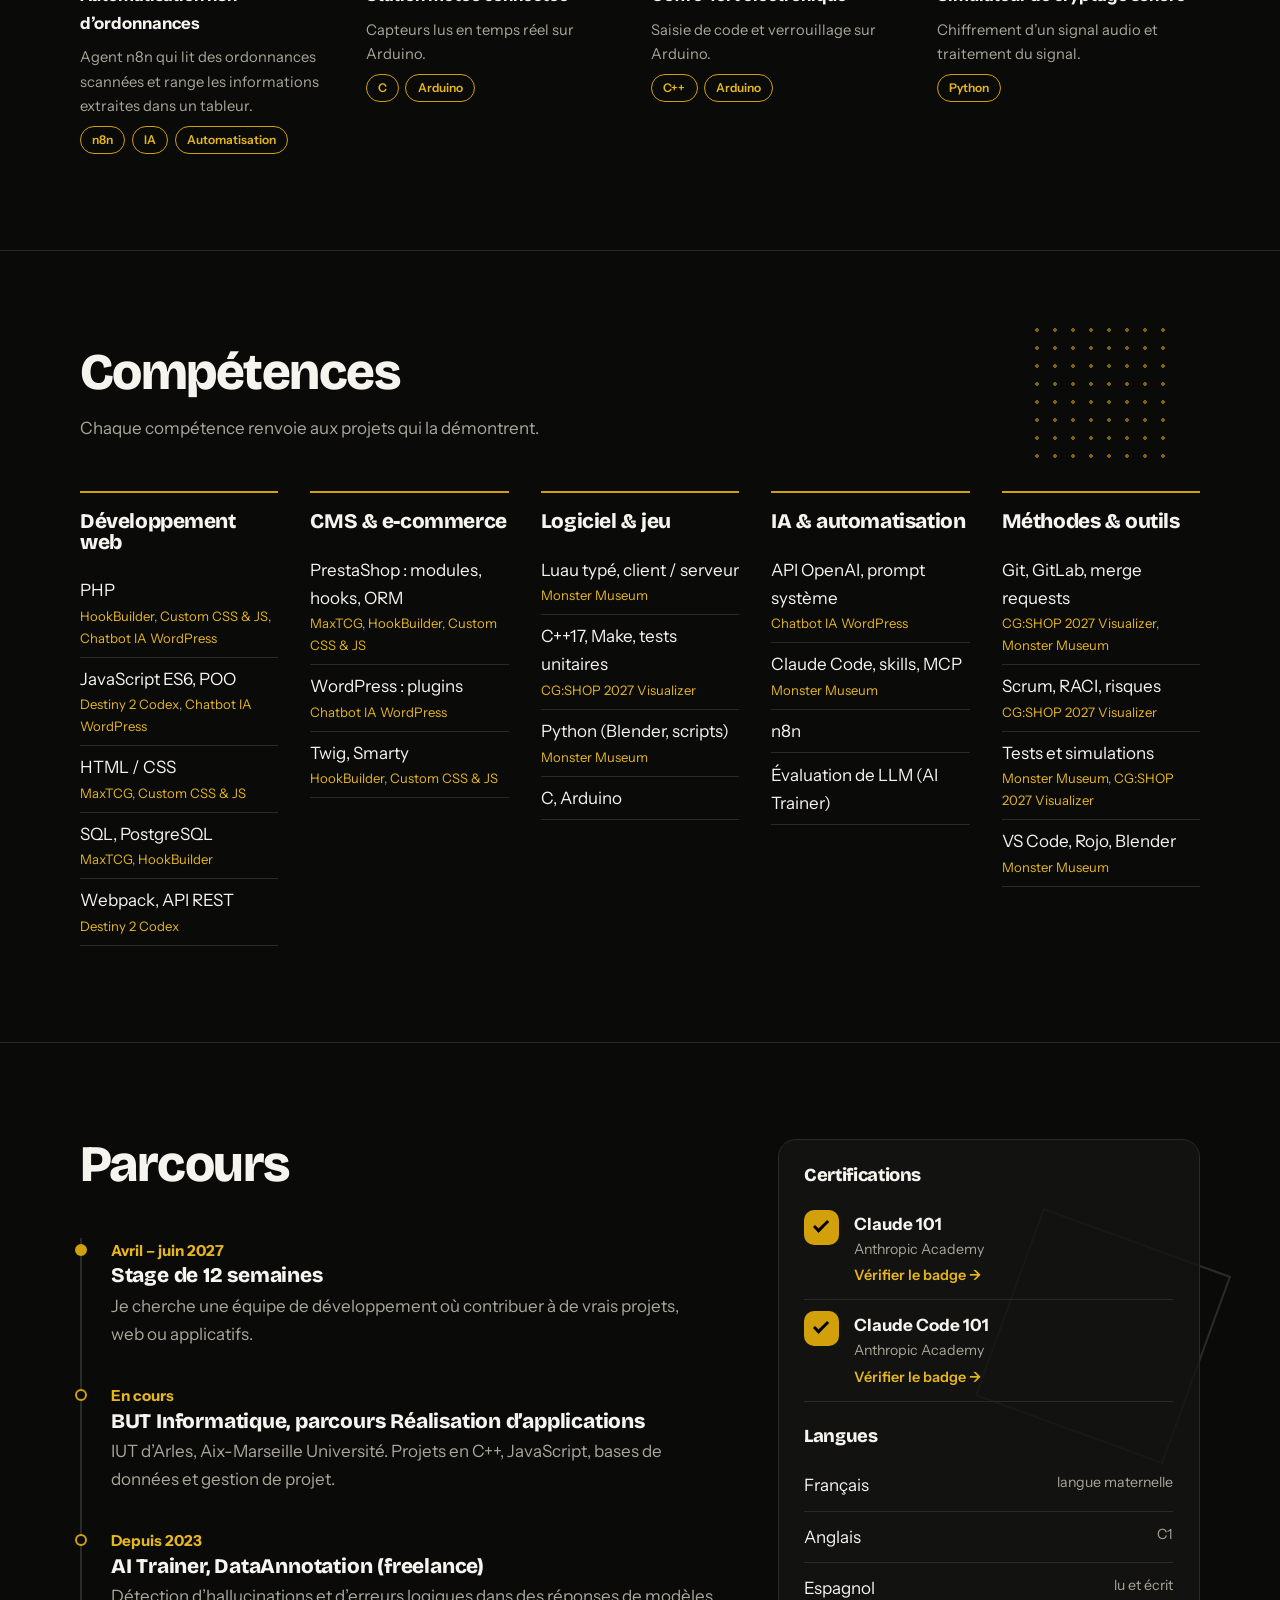
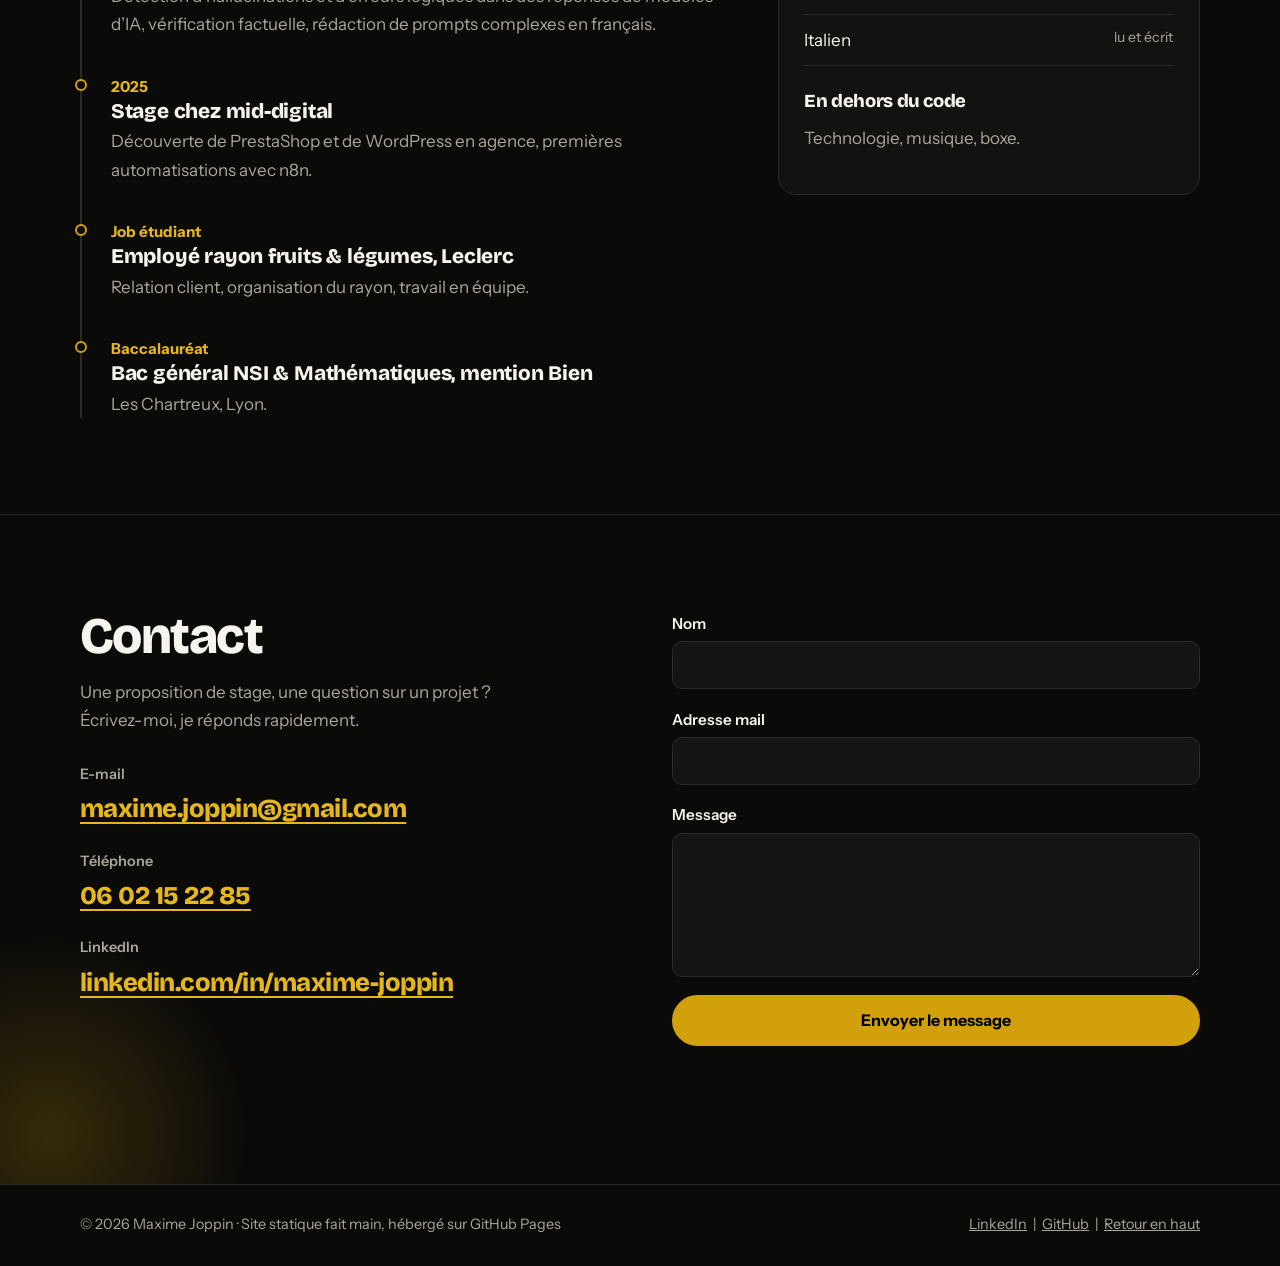
==== commit c3755c7d: "Destiny 2 Codex : captures de l'application, correction de l'affichage mobile des études de cas" ====
--- a/index.html
+++ b/index.html
@@ -168,7 +168,7 @@
           </article>
           <article class="card">
             <a class="card-link" href="projets/destiny-codex.html">
-              <div class="card-media contain"><img src="assets/img/destiny/diagramme_classe_codex.png" alt="" loading="lazy"></div>
+              <div class="card-media"><img src="assets/img/destiny/armes.jpg" alt="" loading="lazy"></div>
               <div class="card-body">
                 <p class="kicker">Projet universitaire · R3.01</p>
                 <h3>Destiny 2 Codex</h3>
--- a/assets/style.css
+++ b/assets/style.css
@@ -378,6 +378,7 @@
 .cs-cover.contain img { object-fit: contain; padding: 1.5rem; }
 .cs-cover.code-cover pre { font-size: .82rem; max-height: 380px; }
 .cs-grid { display: grid; grid-template-columns: 290px minmax(0, 1fr); gap: clamp(2rem, 5vw, 4.5rem); align-items: start; }
+.cs-grid > * { min-width: 0; }
 @media (max-width: 900px) { .cs-grid { grid-template-columns: 1fr; } }
 .cs-side { position: sticky; top: 6rem; display: grid; gap: 1rem; }
 @media (max-width: 900px) { .cs-side { position: static; } }
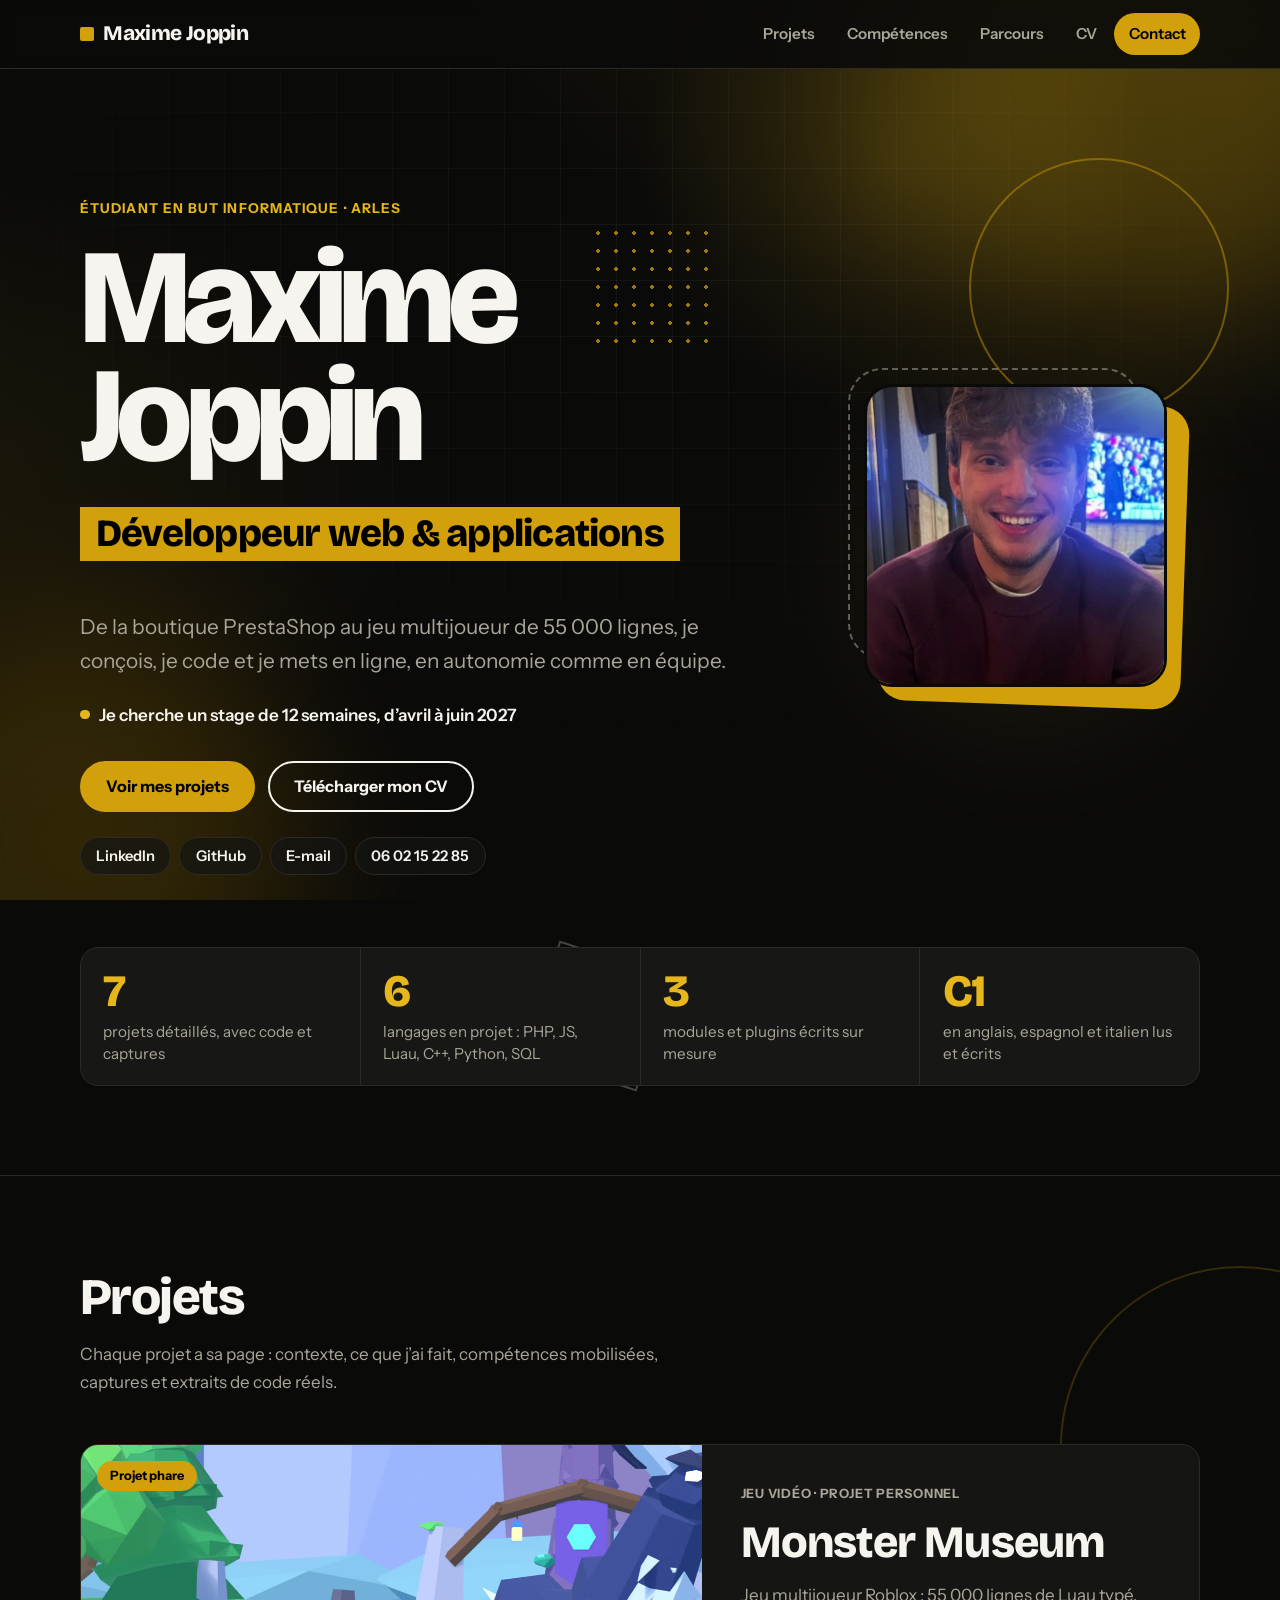
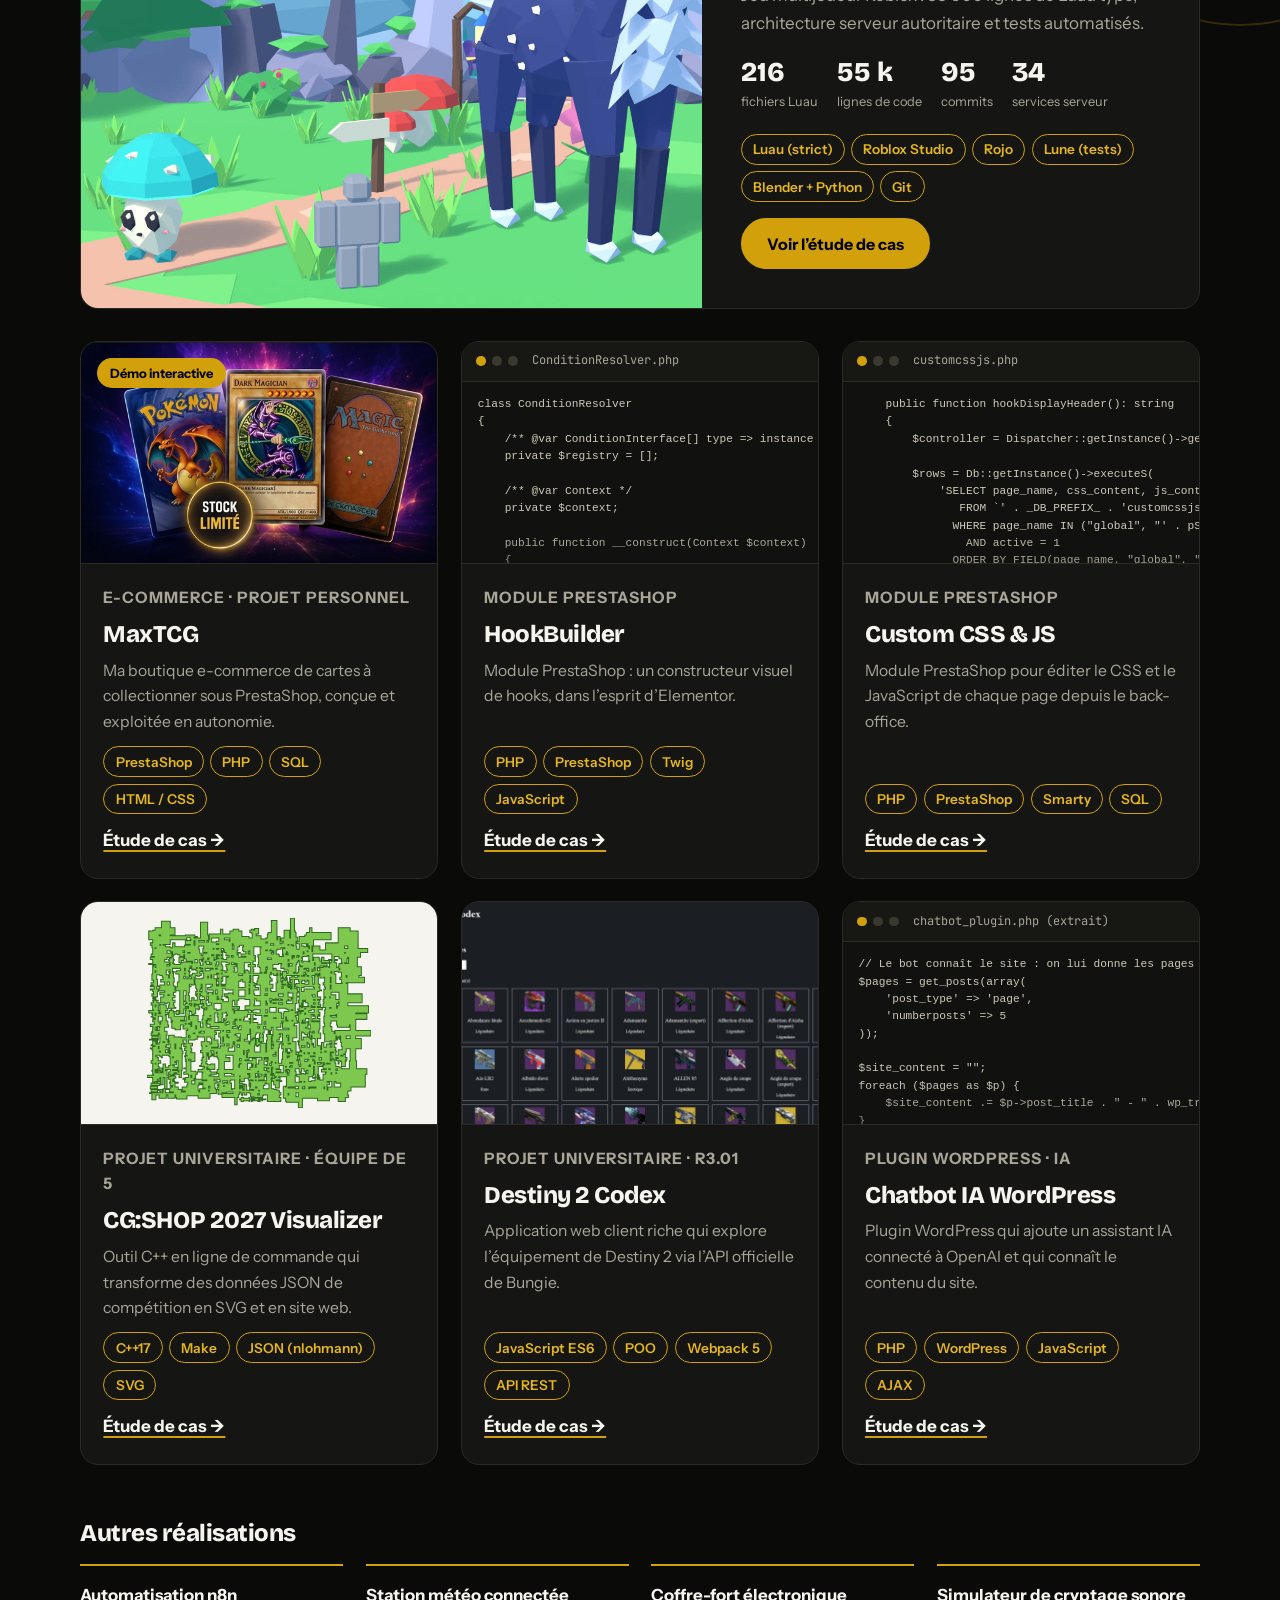
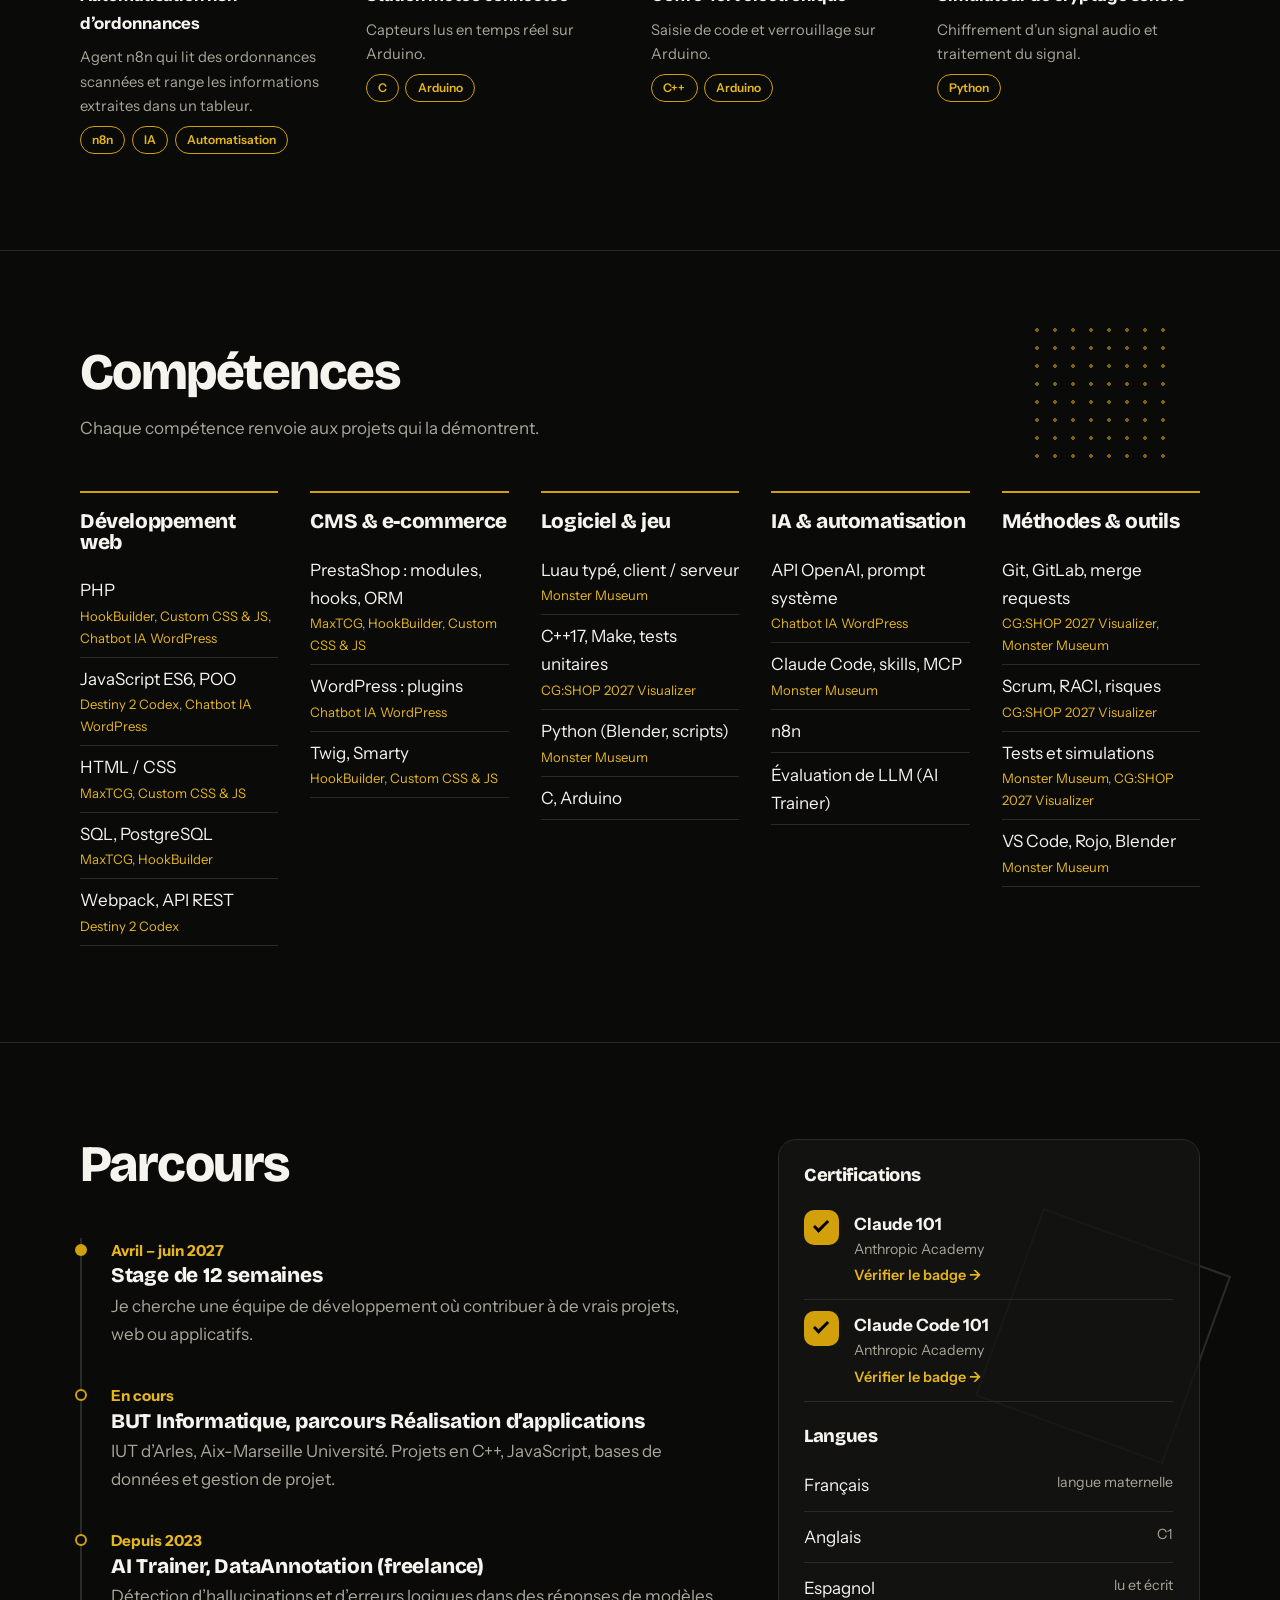
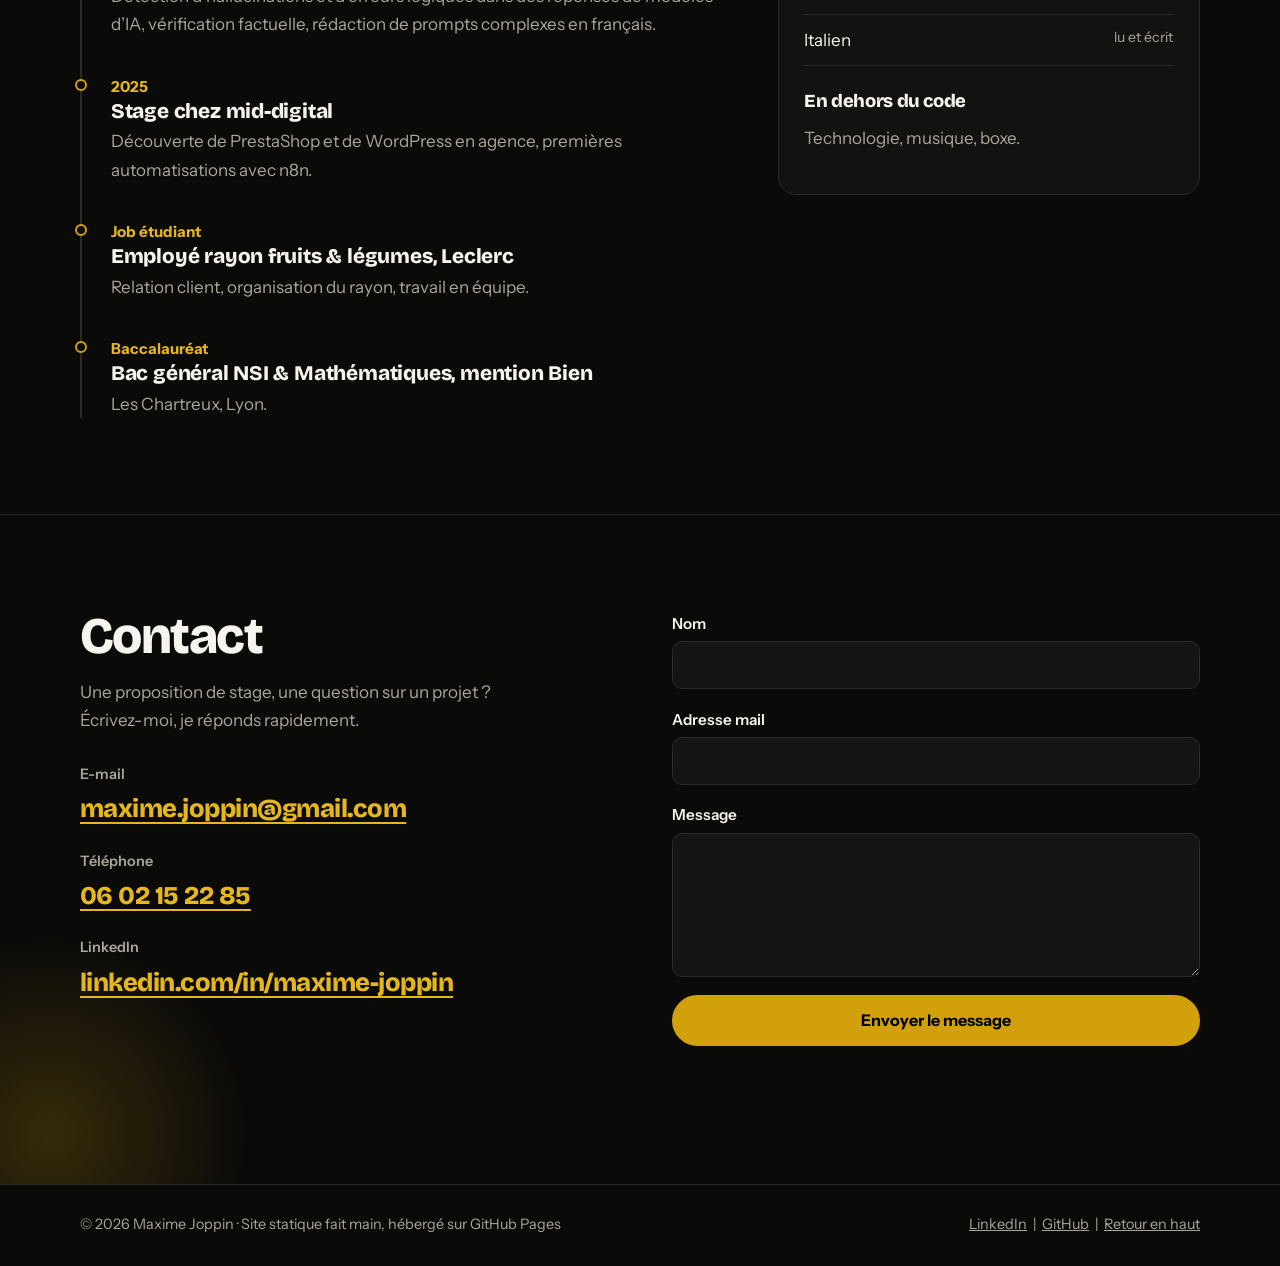
==== commit c017acbb: "MaxTCG : boutique de démo jouable directement dans la page du projet" ====
--- a/index.html
+++ b/index.html
@@ -94,7 +94,7 @@
         <div class="cards">
           <article class="card">
             <a class="card-link" href="projets/maxtcg.html">
-              <div class="card-media"><img src="demos/maxtcg/images/hero-cards.png" alt="" loading="lazy"></div>
+              <div class="card-media"><img src="demos/maxtcg/images/hero-cards.png" alt="" loading="lazy"><span class="badge">Démo interactive</span></div>
               <div class="card-body">
                 <p class="kicker">E-commerce · Projet personnel</p>
                 <h3>MaxTCG</h3>
--- a/assets/style.css
+++ b/assets/style.css
@@ -437,3 +437,19 @@
   .reveal.in { opacity: 1; transform: none; }
   .card.reveal.in:hover { transform: translateY(-4px); }
 }
+.zoom.contain img { object-fit: contain; }
+
+/* Démo intégrée dans une fenêtre de navigateur */
+.card-media { position: relative; }
+.embed { margin: 0 0 clamp(2rem, 5vw, 3.5rem); scroll-margin-top: 5.5rem; }
+.embed-head { display: flex; flex-wrap: wrap; align-items: baseline; justify-content: space-between; gap: .4rem 2rem; margin-bottom: 1rem; }
+.embed-head h2 { font-size: clamp(1.5rem, 2.6vw, 2rem); }
+.embed-head p { color: var(--mute); margin: 0; max-width: 62ch; font-size: .95rem; }
+.browser { border: 1px solid var(--line); border-radius: var(--radius); overflow: hidden; background: #11110f; box-shadow: 0 30px 80px -30px rgba(209, 160, 11, .35); }
+.browser-bar { display: flex; align-items: center; gap: .45rem; padding: .65rem 1rem; background: #171714; border-bottom: 1px solid var(--line); }
+.browser-bar i { width: .7rem; height: .7rem; border-radius: 50%; background: #3a3930; }
+.browser-bar i:first-child { background: var(--gold); }
+.browser-bar span { flex: 1; margin-left: .6rem; padding: .25rem .8rem; border-radius: 999px; background: #0d0d0c; color: var(--mute); font-size: .82rem; overflow: hidden; white-space: nowrap; text-overflow: ellipsis; }
+.browser-bar a { color: var(--gold-hi); font-weight: 600; font-size: .85rem; text-decoration: none; white-space: nowrap; }
+.browser-bar a:hover { text-decoration: underline; }
+.browser iframe { display: block; width: 100%; height: min(78vh, 760px); border: 0; background: #0d0d20; }
